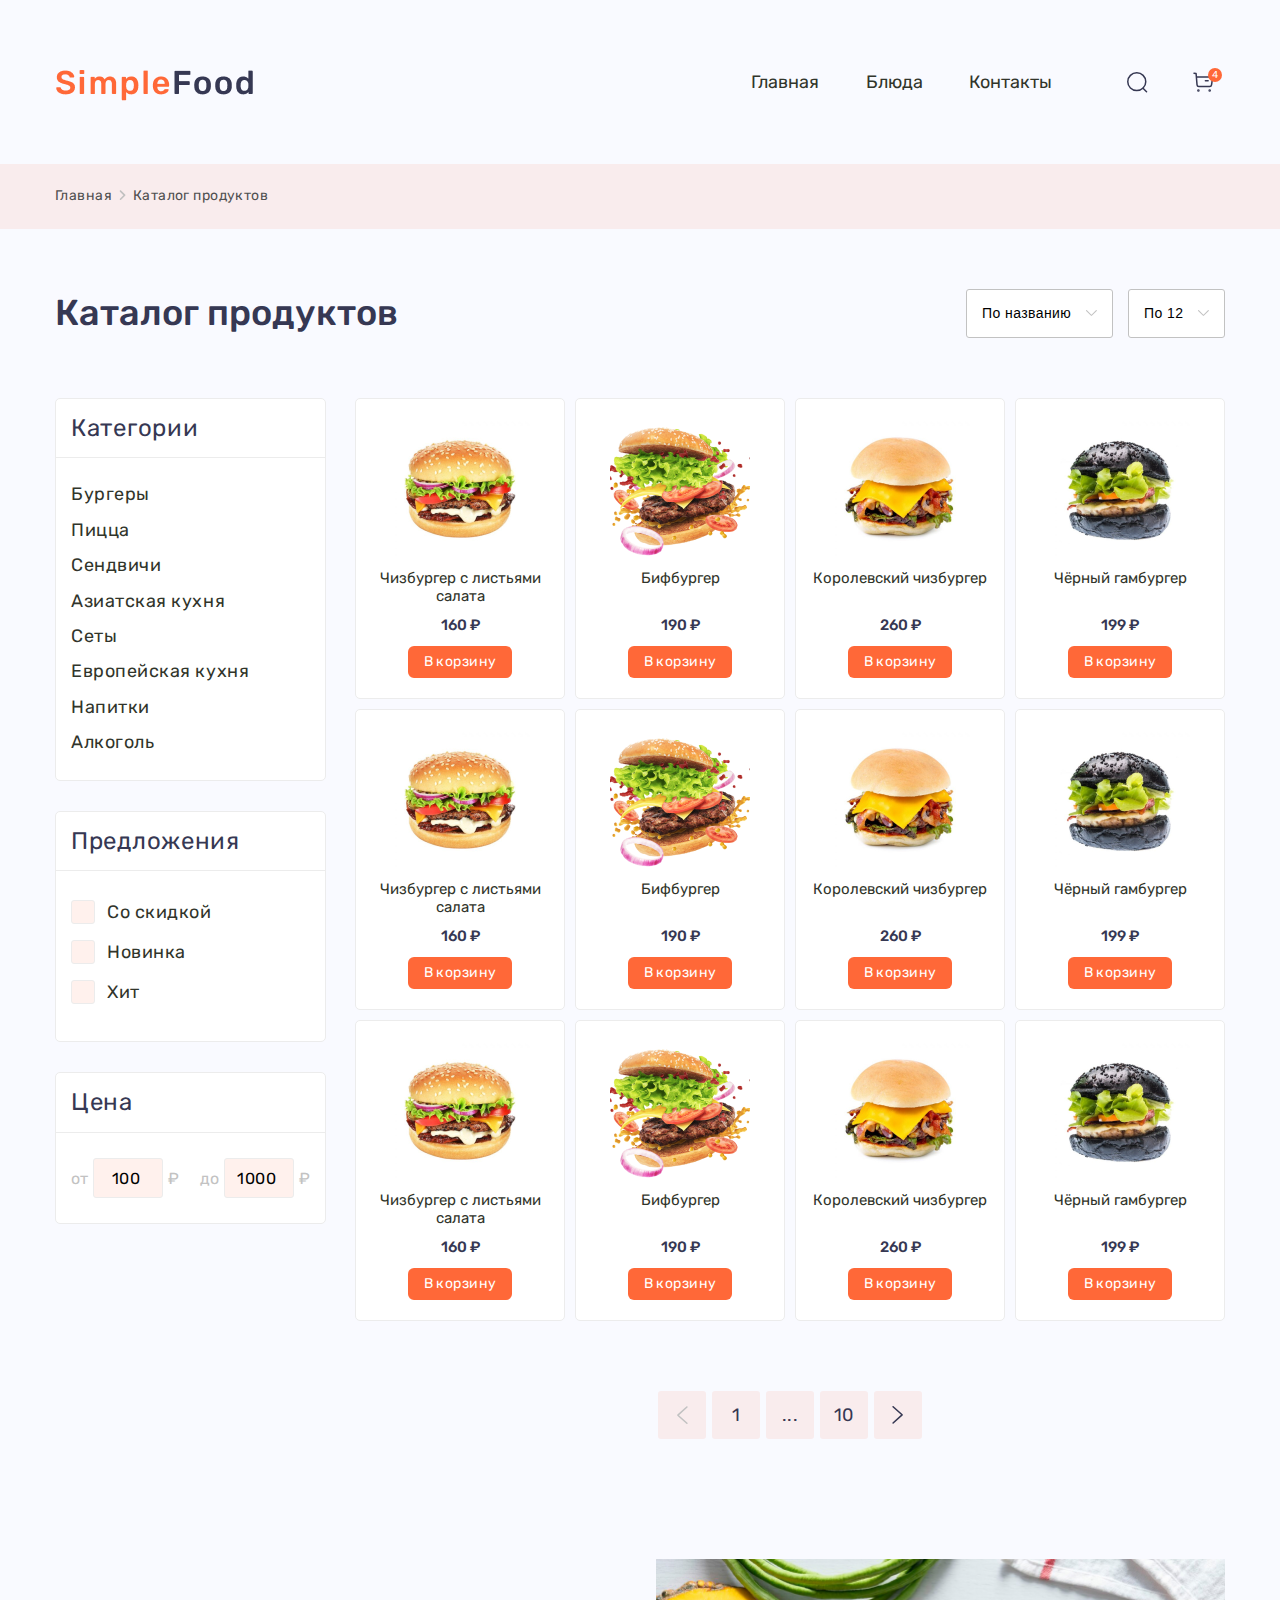
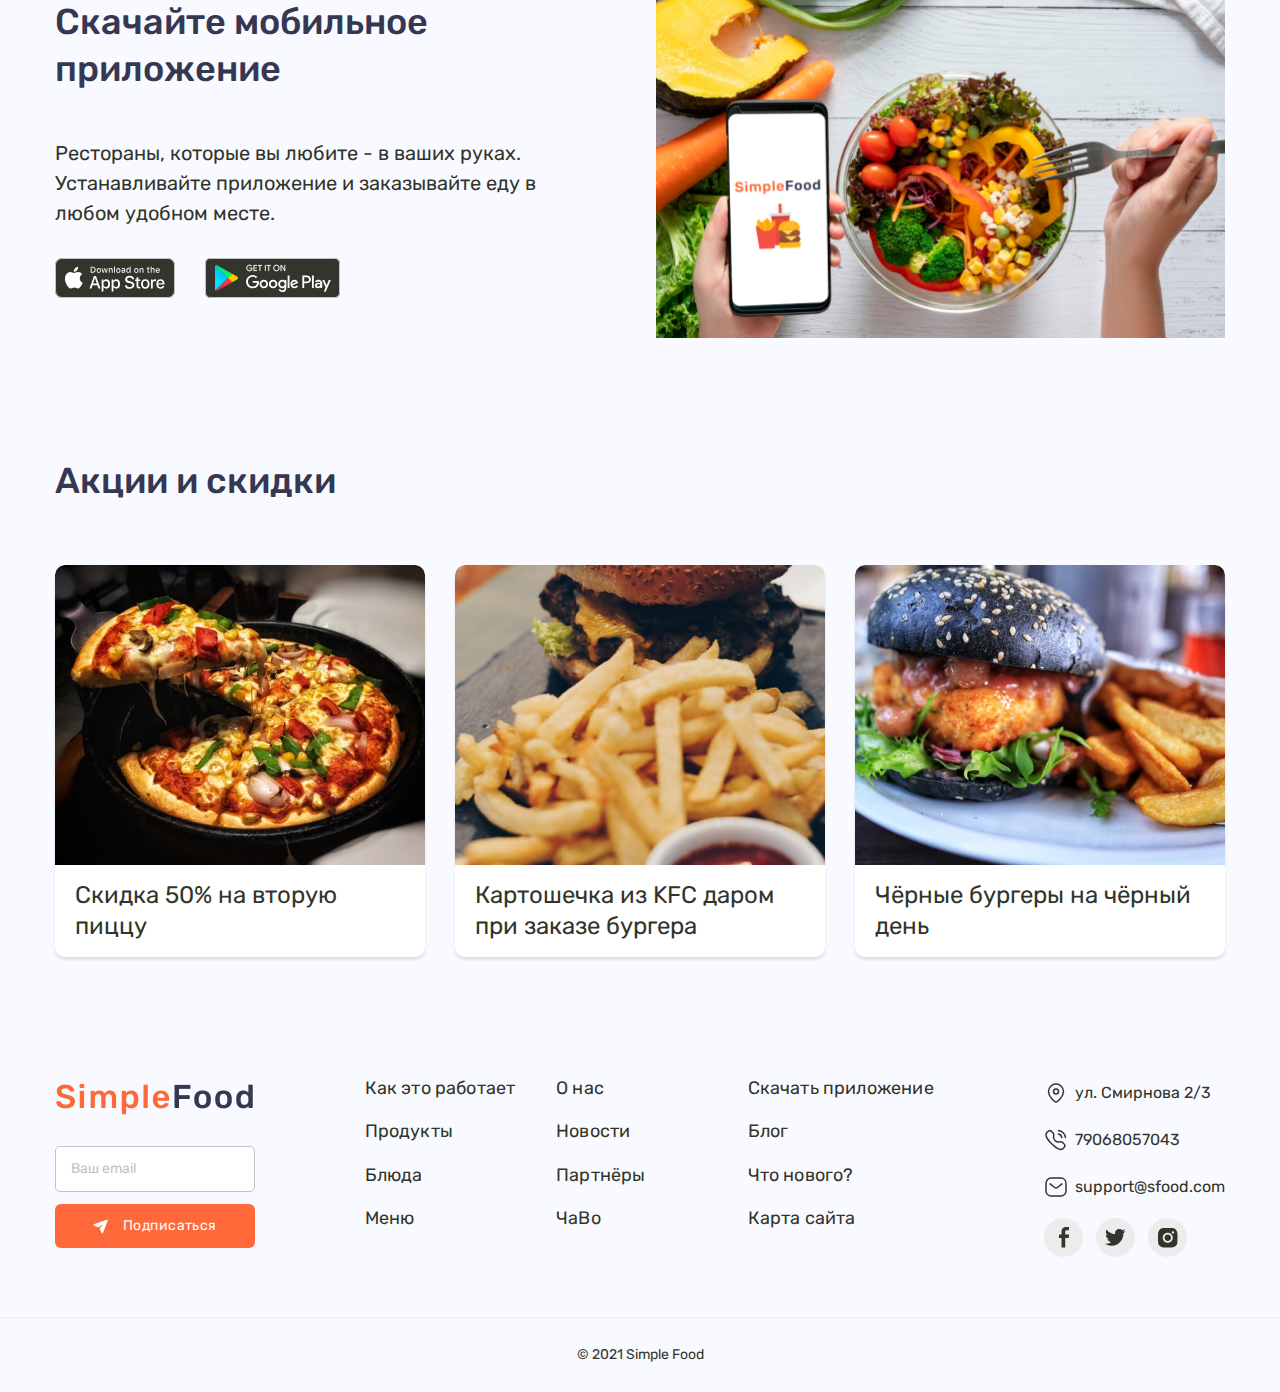
==== catalog.html @ dad43794 "Сделал адаптив на 767px" ====
<!DOCTYPE html>
<html lang="en">
<head>
    <meta charset="UTF-8">
    <meta name="viewport" content="width=device-width, initial-scale=1.0, maximum-scale=1.0, user-scalable=0">
    <title>Каталог</title>
    <link rel="apple-touch-icon" sizes="180x180" href="favicon/apple-touch-icon.png">
    <link rel="icon" type="image/png" sizes="32x32" href="favicon/favicon-32x32.png">
    <link rel="icon" type="image/png" sizes="16x16" href="favicon/favicon-16x16.png">
    <link rel="manifest" href="favicon/site.webmanifest">
    <link rel="mask-icon" href="favicon/safari-pinned-tab.svg" color="#5bbad5">
    <meta name="msapplication-TileColor" content="#da532c">
    <meta name="theme-color" content="#ffffff">
    <link rel="stylesheet" href="css/style.css">
</head>
<body>
    <header class="header">
        <div class="container header__container">
            <a href="index.html" class="header__logo logo">
                <img src="images/logo.png" alt="Логотип" width="200" height="39">
            </a>
            <nav class="header__menu menu">
                <ul class="menu__list">
                    <li class="menu__item">
                        <a href="index.html" class="menu__link">Главная</a>
                    </li>
                    <li class="menu__item">
                        <a href="catalog.html" class="menu__link">Блюда</a>
                    </li>
                    <li class="menu__item">
                        <a href="index.html" class="menu__link">Контакты</a>
                    </li>
                </ul>
            </nav>
            <div class="header__buttons">
                <div class="header__search search">
                    <input type="text" name="search" class="search__input">
                    <button class="search__button">
                        <svg width="21" height="22" viewBox="0 0 21 22" fill="none" xmlns="http://www.w3.org/2000/svg"
                            alt="иконка поиска">
                            <ellipse cx="9.76663" cy="10.6301" rx="8.98856" ry="8.88424" stroke="#363853" stroke-width="1.5"
                                stroke-linecap="round" stroke-linejoin="round" />
                            <path d="M16.0184 17.2708L19.5424 20.7448" stroke="#363853" stroke-width="1.5"
                                stroke-linecap="round" stroke-linejoin="round" />
                        </svg>
                    </button>
                </div>
                <button class="header__cart">
                    <svg width="21" height="20" viewBox="0 0 21 20" fill="none" xmlns="http://www.w3.org/2000/svg"
                        alt="иконка корзины">
                        <path
                            d="M1 1.17578L3.08 1.5316L4.04301 12.8715C4.12001 13.7976 4.90301 14.5082 5.84301 14.5053H16.752C17.649 14.5072 18.41 13.8549 18.537 12.9772L19.486 6.49532C19.592 5.77083 19.083 5.09872 18.351 4.99395C18.287 4.98505 3.414 4.98011 3.414 4.98011"
                            stroke="#363853" stroke-width="1.5" stroke-linecap="round" stroke-linejoin="round" />
                        <path d="M12.375 8.63337H15.1479" stroke="#363853" stroke-width="1.5" stroke-linecap="round"
                            stroke-linejoin="round" />
                        <path fill-rule="evenodd" clip-rule="evenodd"
                            d="M5.4043 17.9316C5.70527 17.9316 5.94824 18.1729 5.94824 18.4696C5.94824 18.7673 5.70527 19.0085 5.4043 19.0085C5.10333 19.0085 4.86035 18.7673 4.86035 18.4696C4.86035 18.1729 5.10333 17.9316 5.4043 17.9316Z"
                            stroke="#363853" stroke-width="1.5" stroke-linecap="round" stroke-linejoin="round" />
                        <path fill-rule="evenodd" clip-rule="evenodd"
                            d="M16.6846 17.9316C16.9856 17.9316 17.2296 18.1729 17.2296 18.4696C17.2296 18.7673 16.9856 19.0085 16.6846 19.0085C16.3836 19.0085 16.1406 18.7673 16.1406 18.4696C16.1406 18.1729 16.3836 17.9316 16.6846 17.9316Z"
                            stroke="#363853" stroke-width="1.5" stroke-linecap="round" stroke-linejoin="round" />
                    </svg>
                </button>
            </div>
        </div>
    </header>
    <section class="breadcrumbs">
        <div class="breadcrumbs__container container">
            <a href="index.html" class="breadcrumbs__link">Главная</a>
            <div class="breadcrumbs__sep">
                <svg width="11" height="19" viewBox="0 0 11 19" fill="none" xmlns="http://www.w3.org/2000/svg">
                    <path
                        d="M8.19676 18.0492L0.450821 10.3033C-0.150273 9.69905 -0.150273 8.72311 0.450821 8.11889L8.19676 0.372949C8.77613 -0.124317 9.63285 -0.124317 10.2122 0.372949C10.8614 0.929121 10.9372 1.90818 10.3811 2.55732L3.73512 9.20334L10.3811 15.8648C10.9822 16.469 10.9822 17.445 10.3811 18.0492C9.77691 18.6503 8.8009 18.6503 8.19676 18.0492Z"
                        fill="#C2C2C2" />
                </svg>
            </div>
            <a href="catalog.html" class="breadcrumbs__link">Каталог продуктов</a>
        </div>
    </section>
    <section class="catalog">
        <div class="catalog__container container">
            <div class="catalog__header">
                <h2 class="catalog__title">Каталог продуктов</h2>
                <button class="catalog__filter-button">
                    <svg width="32" height="36" viewBox="0 0 32 36" fill="none" xmlns="http://www.w3.org/2000/svg">
                        <g clip-path="url(#clip0_669_558)">
                            <path
                                d="M13.7804 28.1251H1.13878C0.510161 28.1251 9.68073e-07 28.6291 9.95549e-07 29.2501C1.02303e-06 29.8711 0.510218 30.3751 1.13878 30.3751H13.7803C14.3076 32.9423 16.6046 34.8751 19.3593 34.8751C22.114 34.8751 24.4108 32.9423 24.938 30.3751H30.7469C31.3755 30.3751 31.8857 29.8711 31.8857 29.2501C31.8857 28.6291 31.3755 28.1251 30.7469 28.1251H24.9383C24.411 25.5578 22.114 23.6251 19.3593 23.6251C16.6047 23.6251 14.3076 25.5578 13.7804 28.1251ZM22.7755 29.2501C22.7755 31.1142 21.2463 32.6251 19.3593 32.6251C17.4723 32.6251 15.9429 31.1142 15.9429 29.2501C15.9429 27.3859 17.4723 25.8751 19.3593 25.8751C21.2463 25.8751 22.7755 27.3859 22.7755 29.2501ZM2.39261 16.875H1.13878C0.510161 16.875 4.70298e-07 17.3791 4.97775e-07 18C5.25251e-07 18.621 0.510161 19.125 1.13878 19.125H2.39255C2.9198 21.6923 5.21671 23.6251 7.97145 23.6251C10.7262 23.6251 13.023 21.6923 13.5503 19.125H30.7469C31.3755 19.125 31.8857 18.621 31.8857 18C31.8857 17.379 31.3755 16.875 30.7469 16.875H13.5503C13.0231 14.3078 10.7262 12.375 7.9715 12.375C5.21682 12.375 2.91984 14.3078 2.39261 16.875ZM11.3878 18C11.3878 19.8642 9.8584 21.375 7.97145 21.375C6.08448 21.375 4.5551 19.8642 4.5551 18C4.5551 16.1359 6.08448 14.625 7.97145 14.625C9.8584 14.625 11.3878 16.1359 11.3878 18ZM18.3355 5.62502H1.13878C0.510161 5.62502 -2.74764e-08 6.12906 0 6.75001C2.74741e-08 7.37097 0.510161 7.87501 1.13878 7.87501H18.3355C18.8627 10.4423 21.1597 12.375 23.9143 12.375C26.669 12.375 28.9659 10.4423 29.4931 7.87501H30.7469C31.3755 7.87501 31.8857 7.37097 31.8857 6.75001C31.8857 6.12906 31.3755 5.62502 30.7469 5.62502H29.4931C28.9659 3.05774 26.669 1.125 23.9143 1.125C21.1597 1.125 18.8628 3.05774 18.3355 5.62502ZM27.3306 6.75001C27.3306 8.61414 25.8012 10.125 23.9143 10.125C22.0274 10.125 20.498 8.61414 20.498 6.75001C20.498 4.88587 22.0274 3.37499 23.9143 3.37499C25.8012 3.37499 27.3306 4.88587 27.3306 6.75001Z"
                                fill="#FF6838" />
                        </g>
                        <defs>
                            <clipPath id="clip0_669_558">
                                <rect width="31.8857" height="36" fill="white" />
                            </clipPath>
                        </defs>
                    </svg>
                </button>
                <select name="sort" class="catalog__filter filter">
                    <option value="name">По названию</option>
                    <option value="price">По цене</option>
                </select>
                <select name="amount-per-page" class="catalog__filter filter">
                    <option value="12">По 12</option>
                    <option value="16">По 16</option>
                </select>
            </div>
            <div class="catalog__body">
                <div class="catalog__sidebar">
                    <div class="catalog__categories">
                        <h3 class="catalog__side-title">Категории</h3>
                        <ul class="catalog__list">
                            <li class="catalog__link">
                                <a href="#">Бургеры</a>
                            </li>
                            <li class="catalog__link">
                                <a href="#">Пицца</a>
                            </li>
                            <li class="catalog__link">
                                <a href="#">Сендвичи</a>
                            </li>
                            <li class="catalog__link">
                                <a href="#">Азиатская кухня</a>
                            </li>
                            <li class="catalog__link">
                                <a href="#">Сеты</a>
                            </li>
                            <li class="catalog__link">
                                <a href="#">Европейская кухня</a>
                            </li>
                            <li class="catalog__link">
                                <a href="#">Напитки</a>
                            </li>
                            <li class="catalog__link">
                                <a href="#">Алкоголь</a>
                            </li>
                        </ul>
                    </div>
                    <div class="catalog__offers">
                        <h3 class="catalog__side-title">Предложения</h3>
                        <div class="catalog__checkboxes">
                            <div class="catalog__checkbox checkbox">
                                <label class="checkbox__label">
                                    <input class="checkbox__input" type="checkbox" name="sale">
                                    <span class="checkbox__fake"></span>
                                    <span class="checkbox__text">Со скидкой</span>
                                </label>
                            </div>
                            <div class="catalog__checkbox checkbox">
                                <label class="checkbox__label">
                                    <input class="checkbox__input" type="checkbox" name="new">
                                    <span class="checkbox__fake"></span>
                                    <span class="checkbox__text">Новинка</span>
                                </label>
                            </div>
                            <div class="catalog__checkbox checkbox">
                                <label class="checkbox__label">
                                    <input class="checkbox__input" type="checkbox" name="hit">
                                    <span class="checkbox__fake"></span>
                                    <span class="checkbox__text">Хит</span>
                                </label>
                            </div>
                        </div>
                    </div>
                    <div class="catalog__price">
                        <h3 class="catalog__side-title">Цена</h3>
                        <div class="catalog__price-select">
                            <div class="catalog__input">
                                <span>от</span>
                                <input type="number" name="min-price" value=100>
                                <span>₽</span>
                            </div>
                            <div class="catalog__input">
                                <span>до</span>
                                <input type="number" name="max-price" value=1000>
                                <span>₽</span>
                            </div>
                        </div>
                    </div>
                </div>
                <div class="catalog__main">
                    <div class="catalog__product-list">
                        <a href="product-page.html" class="catalog__product-card product-card">
                            <img src="images/cheeseburger.jpg"
                                alt="Бургер с двумя котлетами, кусочками помидора, 
                                                                            ломтиком сыра, листом салата и красным луком на булочке с кунжутом"
                                class="product-card__image" width="140" height="140">
                            <h3 class="product-card__title">Чизбургер с листьями салата</h3>
                            <p class="product-card__price">160 <span>₽</span></p>
                            <button class="product-card__button button">В корзину</button>
                        </a>
                        <a href="product-page.html" class="catalog__product-card product-card">
                            <img src="images/beefburger.jpg" alt="Бургер с большой котлетой, кусочками помидора, 
                                                                            ломтиком сыра, листом салата, красным луком и 
                                                                            горчичным соусом на булочке с кунжутом"
                                class="product-card__image" width="140" height="140">
                            <h3 class="product-card__title">Бифбургер</h3>
                            <p class="product-card__price">190 <span>₽</span></p>
                            <button class="product-card__button button">В корзину</button>
                        </a>
                        <a href="product-page.html" class="catalog__product-card product-card">
                            <img src="images/king-cheeseburger.jpg" alt="Бургер с котлетой, сыром, листом салата, беконом 
                                                                            и соусом барбекю на мягкой булочке" class="product-card__image"
                                width="140" height="140">
                            <h3 class="product-card__title">Королевский чизбургер</h3>
                            <p class="product-card__price">260 <span>₽</span></p>
                            <button class="product-card__button button">В корзину</button>
                        </a>
                        <a href="product-page.html" class="catalog__product-card product-card">
                            <img src="images/black-hamburger.jpg" alt="Бургер с сырной котлетой, помидором, 
                                                                            листьями салата и беконом на чёрной булочке"
                                class="product-card__image" width="140" height="140">
                            <h3 class="product-card__title">Чёрный гамбургер</h3>
                            <p class="product-card__price">199 <span>₽</span></p>
                            <button class="product-card__button button">В корзину</button>
                        </a>
                        <a href="product-page.html" class="catalog__product-card product-card">
                            <img src="images/cheeseburger.jpg"
                                alt="Бургер с двумя котлетами, кусочками помидора, 
                                                                            ломтиком сыра, листом салата и красным луком на булочке с кунжутом"
                                class="product-card__image" width="140" height="140">
                            <h3 class="product-card__title">Чизбургер с листьями салата</h3>
                            <p class="product-card__price">160 <span>₽</span></p>
                            <button class="product-card__button button">В корзину</button>
                        </a>
                        <a href="product-page.html" class="catalog__product-card product-card">
                            <img src="images/beefburger.jpg" alt="Бургер с большой котлетой, кусочками помидора, 
                                                                            ломтиком сыра, листом салата, красным луком и 
                                                                            горчичным соусом на булочке с кунжутом"
                                class="product-card__image" width="140" height="140">
                            <h3 class="product-card__title">Бифбургер</h3>
                            <p class="product-card__price">190 <span>₽</span></p>
                            <button class="product-card__button button">В корзину</button>
                        </a>
                        <a href="product-page.html" class="catalog__product-card product-card">
                            <img src="images/king-cheeseburger.jpg" alt="Бургер с котлетой, сыром, листом салата, беконом 
                                                                            и соусом барбекю на мягкой булочке" class="product-card__image"
                                width="140" height="140">
                            <h3 class="product-card__title">Королевский чизбургер</h3>
                            <p class="product-card__price">260 <span>₽</span></p>
                            <button class="product-card__button button">В корзину</button>
                        </a>
                        <a href="product-page.html" class="catalog__product-card product-card">
                            <img src="images/black-hamburger.jpg" alt="Бургер с сырной котлетой, помидором, 
                                                                            листьями салата и беконом на чёрной булочке"
                                class="product-card__image" width="140" height="140">
                            <h3 class="product-card__title">Чёрный гамбургер</h3>
                            <p class="product-card__price">199 <span>₽</span></p>
                            <button class="product-card__button button">В корзину</button>
                        </a>
                        <a href="product-page.html" class="catalog__product-card product-card">
                            <img src="images/cheeseburger.jpg"
                                alt="Бургер с двумя котлетами, кусочками помидора, 
                                                                            ломтиком сыра, листом салата и красным луком на булочке с кунжутом"
                                class="product-card__image" width="140" height="140">
                            <h3 class="product-card__title">Чизбургер с листьями салата</h3>
                            <p class="product-card__price">160 <span>₽</span></p>
                            <button class="product-card__button button">В корзину</button>
                        </a>
                        <a href="product-page.html" class="catalog__product-card product-card">
                            <img src="images/beefburger.jpg" alt="Бургер с большой котлетой, кусочками помидора, 
                                                                            ломтиком сыра, листом салата, красным луком и 
                                                                            горчичным соусом на булочке с кунжутом"
                                class="product-card__image" width="140" height="140">
                            <h3 class="product-card__title">Бифбургер</h3>
                            <p class="product-card__price">190 <span>₽</span></p>
                            <button class="product-card__button button">В корзину</button>
                        </a>
                        <a href="product-page.html" class="catalog__product-card product-card">
                            <img src="images/king-cheeseburger.jpg" alt="Бургер с котлетой, сыром, листом салата, беконом 
                                                                            и соусом барбекю на мягкой булочке" class="product-card__image"
                                width="140" height="140">
                            <h3 class="product-card__title">Королевский чизбургер</h3>
                            <p class="product-card__price">260 <span>₽</span></p>
                            <button class="product-card__button button">В корзину</button>
                        </a>
                        <a href="product-page.html" class="catalog__product-card product-card">
                            <img src="images/black-hamburger.jpg" alt="Бургер с сырной котлетой, помидором, 
                                                                            листьями салата и беконом на чёрной булочке"
                                class="product-card__image" width="140" height="140">
                            <h3 class="product-card__title">Чёрный гамбургер</h3>
                            <p class="product-card__price">199 <span>₽</span></p>
                            <button class="product-card__button button">В корзину</button>
                        </a>
                    </div>
                    <div class="catalog__pagination pagination">
                        <button class="pagination__button pagination__button_prev" disabled>
                            <svg width="19" height="32" viewBox="0 0 19 32" fill="none" xmlns="http://www.w3.org/2000/svg">
                                <path
                                    d="M0.384665 15.2262L16.398 0.839919C16.9234 0.324519 17.7756 0.324519 18.3011 0.839919C18.8266 1.35528 18.8266 2.19151 18.3011 2.70691L3.25336 16.2267L18.2998 29.7465C18.8253 30.2619 18.8253 31.0981 18.2998 31.6135C17.7743 32.1288 16.9221 32.1288 16.3967 31.6135L0.38333 17.2273C0.103261 16.9525 -0.0168143 16.5883 0.00189296 16.228C-0.0155212 15.8665 0.104514 15.5023 0.384665 15.2262Z"
                                    fill="#363853" />
                            </svg>
                        </button>
                        <div class="pagination__pages">
                            <button class="pagination__page">1</button>
                            <button class="pagination__page">...</button>
                            <button class="pagination__page">10</button>
                        </div>
                        <button class="pagination__button pagination__button_next">
                            <svg width="19" height="32" viewBox="0 0 19 32" fill="none" xmlns="http://www.w3.org/2000/svg">
                                <path
                                    d="M0.384665 15.2262L16.398 0.839919C16.9234 0.324519 17.7756 0.324519 18.3011 0.839919C18.8266 1.35528 18.8266 2.19151 18.3011 2.70691L3.25336 16.2267L18.2998 29.7465C18.8253 30.2619 18.8253 31.0981 18.2998 31.6135C17.7743 32.1288 16.9221 32.1288 16.3967 31.6135L0.38333 17.2273C0.103261 16.9525 -0.0168143 16.5883 0.00189296 16.228C-0.0155212 15.8665 0.104514 15.5023 0.384665 15.2262Z"
                                    fill="#363853" />
                            </svg>
                        </button>
                    </div>
                </div>
            </div>
        </div>
    </section>
    <section class="app">
        <div class="container app__container">
            <div class="app__wrapper">
                <h2 class="app__title">Скачайте мобильное приложение</h2>
                <p class="app__text">
                    Рестораны, которые вы любите - в ваших руках.
                    Устанавливайте приложение и заказывайте еду в любом удобном месте.
                </p>
                <div class="app__buttons">
                    <a href="#" class="app__button app__button_appstore">
                        <img src="./images/appstore.svg" alt="скачать в App Store">
                    </a>
                    <a href="#" class="app__button app__button_googleplay">
                        <img src="./images/googleplay.svg" alt="скачать в Google Play">
                    </a>
                </div>
            </div>
            <div class="app__overlay"></div>
        </div>
    </section>
    <section class="promo">
        <div class="promo__container container">
            <h2 class="promo__title">Акции и скидки</h2>
            <div class="promo__cards">
                <a href="#" class="promo__promo-card promo-card">
                    <img src="./images/restaurant-1.jpg" alt="пицца на подносе" class="promo-card__image">
                    <p class="promo-card__text">Скидка 50% на вторую пиццу</p>
                </a>
                <a href="#"  class="promo__promo-card promo-card">
                    <img src="./images/restaurant-5.jpg" alt="бургер, картофель фри и кетчуп" class="promo-card__image">
                    <p class="promo-card__text">Картошечка из KFC даром при заказе бургера</p>
                </a>
                <a href="#"  class="promo__promo-card promo-card">
                    <img src="./images/restaurant-6.jpg" alt="чёрный бургер с сырной 
                            котлетой и картофель по-деревенски" class="promo-card__image">
                    <p class="promo-card__text">Чёрные бургеры на чёрный день</p>
                </a>
            </div>
        </div>
    </section>
    <footer class="footer">
        <div class="container footer__container">
            <div class="footer__subscribe">
                <a href="index.html" class="footer__logo logo">
                    <img src="images/logo.png" alt="Логотип" width="200" height="39">
                </a>
                <form action="#" class="footer__newsletter">
                    <input type="email" class="footer__input" name="user-email" placeholder="Ваш email">
                    <button class="footer__button button" type="submit" name="subscribe-button">
                        <svg width="15" height="15" viewBox="0 0 15 15" fill="none" xmlns="http://www.w3.org/2000/svg">
                            <path
                                d="M9.31798 14.3001C9.05865 14.3001 8.81928 14.1616 8.70234 13.9406L6.66076 10.0822C6.54864 9.87034 6.5679 9.61684 6.71028 9.42119L10.0058 5.20009L5.53816 8.31359C5.33112 8.44879 5.06285 8.46569 4.83861 8.36039L0.756133 6.43184C0.511253 6.31549 0.361987 6.07304 0.37712 5.81434C0.391565 5.55564 0.568346 5.32944 0.825607 5.24039L13.895 0.690388C14.1461 0.603938 14.4288 0.660488 14.6193 0.840538C14.8092 1.01929 14.8711 1.28709 14.7782 1.52499L9.96319 13.875C9.86827 14.1181 9.62958 14.2851 9.35581 14.2988C9.34343 14.2994 9.33036 14.3001 9.31798 14.3001Z"
                                fill="white" />
                        </svg>
                        <span>Подписаться</span>
                    </button>
                </form>
            </div>
            <ul class="footer__menu">
                <li class="footer__link">
                    <a href="#">Как это работает</a>
                </li>
                <li class="footer__link">
                    <a href="#">О нас</a>
                </li>
                <li class="footer__link">
                    <a href="#">Скачать приложение</a>
                </li>
                <li class="footer__link">
                    <a href="#">Продукты</a>
                </li>
                <li class="footer__link">
                    <a href="#">Новости</a>
                </li>
                <li class="footer__link">
                    <a href="#">Блог</a>
                </li>
                <li class="footer__link">
                    <a href="#">Блюда</a>
                </li>
                <li class="footer__link">
                    <a href="#">Партнёры</a>
                </li>
                <li class="footer__link">
                    <a href="#">Что нового?</a>
                </li>
                <li class="footer__link">
                    <a href="#">Меню</a>
                </li>
                <li class="footer__link">
                    <a href="#">ЧаВо</a>
                </li>
                <li class="footer__link">
                    <a href="#">Карта сайта</a>
                </li>
            </ul>
            <address class="footer__info">
                <div class="footer__contact-link">
                    <img src="./images/location.svg" alt="местоположение">
                    <a href="https://yandex.ru">ул. Смирнова 2/3</a>
                </div>
                <div class="footer__contact-link">
                    <img src="./images/phone.svg" alt="телефон">
                    <a href="tel:+79068057043">79068057043</a>
                </div>
                <div class="footer__contact-link">
                    <img src="./images/mail.svg" alt="электронная почта">
                    <a href="mailto:support@sfood.com">support@sfood.com</a>
                </div>
                <div class="footer__socials">
                    <a href="#" class="footer__social">
                        <svg width="10" height="21" viewBox="0 0 10 21" fill="none" xmlns="http://www.w3.org/2000/svg">
                            <path
                                d="M2.54678 20.5263V10.8948H0V7.42695H2.54678V4.46499C2.54678 2.13745 4.05118 0 7.51762 0C8.92113 0 9.95896 0.13455 9.95896 0.13455L9.87718 3.3729C9.87718 3.3729 8.81876 3.3626 7.66377 3.3626C6.41371 3.3626 6.21344 3.93867 6.21344 4.89481V7.42695H9.97655L9.81281 10.8948H6.21344V20.5263H2.54678Z"
                                fill="#31352B" />
                        </svg>
                    </a>
                    <a href="https://t.me" class="footer__social">
                        <svg width="21" height="17" viewBox="0 0 21 17" fill="none" xmlns="http://www.w3.org/2000/svg">
                            <path
                                d="M20.5263 1.98086C19.7715 2.30648 18.95 2.54082 18.1039 2.6321C18.9824 2.11021 19.6402 1.28571 19.954 0.313295C19.1297 0.80367 18.2266 1.14753 17.2849 1.32962C16.8913 0.908848 16.4153 0.573641 15.8865 0.344888C15.3577 0.116135 14.7874 -0.00126247 14.2113 1.02382e-05C11.8802 1.02382e-05 10.0054 1.88959 10.0054 4.20839C10.0054 4.534 10.0448 4.85962 10.109 5.17291C6.61845 4.99036 3.50534 3.3228 1.43568 0.769655C1.05857 1.41378 0.86095 2.14718 0.863383 2.89358C0.863383 4.35393 1.60589 5.6416 2.73816 6.39891C2.0709 6.37263 1.41926 6.18923 0.836248 5.86362V5.91542C0.836248 7.9604 2.2818 9.6551 4.20838 10.0449C3.84664 10.1388 3.47452 10.1869 3.10078 10.1879C2.82696 10.1879 2.56795 10.1608 2.30647 10.1238C2.8393 11.7914 4.39092 13.0026 6.23856 13.042C4.79301 14.1743 2.98237 14.8403 1.01633 14.8403C0.663572 14.8403 0.337953 14.828 0 14.7885C1.86491 15.9849 4.07763 16.6756 6.46057 16.6756C14.1965 16.6756 18.4295 10.2669 18.4295 4.70422C18.4295 4.52167 18.4295 4.33913 18.4172 4.15658C19.2362 3.55715 19.954 2.81464 20.5263 1.98086Z"
                                fill="#31352B" />
                        </svg>
                    </a>
                    <a href="https://vk.com" class="footer__social">
                        <svg width="20" height="20" viewBox="0 0 20 20" fill="none" xmlns="http://www.w3.org/2000/svg">
                            <path
                                d="M9.74756 6.49862C7.95723 6.49862 6.49618 7.95967 6.49618 9.75C6.49618 11.5403 7.95723 13.0014 9.74756 13.0014C11.5379 13.0014 12.9989 11.5403 12.9989 9.75C12.9989 7.95967 11.5379 6.49862 9.74756 6.49862ZM19.4993 9.75C19.4993 8.40359 19.5115 7.06938 19.4359 5.72541C19.3602 4.16435 19.0041 2.77891 17.8626 1.63739C16.7186 0.493433 15.3356 0.139757 13.7746 0.0641433C12.4282 -0.0114703 11.094 0.00072551 9.75 0.00072551C8.40359 0.00072551 7.06938 -0.0114703 5.72541 0.0641433C4.16435 0.139757 2.77892 0.495872 1.63739 1.63739C0.493433 2.78135 0.139757 4.16435 0.0641433 5.72541C-0.0114703 7.07182 0.00072551 8.40603 0.00072551 9.75C0.00072551 11.094 -0.0114703 12.4306 0.0641433 13.7746C0.139757 15.3356 0.495873 16.7211 1.63739 17.8626C2.78135 19.0066 4.16435 19.3602 5.72541 19.4359C7.07182 19.5115 8.40603 19.4993 9.75 19.4993C11.0964 19.4993 12.4306 19.5115 13.7746 19.4359C15.3356 19.3602 16.7211 19.0041 17.8626 17.8626C19.0066 16.7186 19.3602 15.3356 19.4359 13.7746C19.5139 12.4306 19.4993 11.0964 19.4993 9.75ZM9.74756 14.7527C6.97913 14.7527 4.74487 12.5184 4.74487 9.75C4.74487 6.98157 6.97913 4.74731 9.74756 4.74731C12.516 4.74731 14.7503 6.98157 14.7503 9.75C14.7503 12.5184 12.516 14.7527 9.74756 14.7527ZM14.9551 5.71077C14.3088 5.71077 13.7868 5.18879 13.7868 4.54242C13.7868 3.89604 14.3088 3.37407 14.9551 3.37407C15.6015 3.37407 16.1235 3.89604 16.1235 4.54242C16.1237 4.6959 16.0936 4.84792 16.035 4.98976C15.9763 5.13159 15.8903 5.26047 15.7817 5.369C15.6732 5.47753 15.5443 5.56358 15.4025 5.62223C15.2606 5.68087 15.1086 5.71096 14.9551 5.71077Z"
                                fill="#31352B" />
                        </svg>
                    </a>
                </div>
            </address>
        </div>
    </footer>
    <section class="copyright">
        <p>© 2021 Simple Food</p>
    </section>
</body>
</html>
---- css/style.css ----
@import url("https://fonts.googleapis.com/css2?family=Rubik:wght@300;400;500;600&display=swap");
* {
  padding: 0;
  margin: 0;
  border: 0;
}

*, *:before, *:after {
  box-sizing: border-box;
}

:focus, :active {
  outline: none;
}

a:focus, a:active {
  outline: none;
}

nav, footer, header, aside {
  display: block;
}

html, body {
  height: 100%;
  width: 100%;
  font-size: 100%;
  line-height: 1;
  font-size: 14px;
  -ms-text-size-adjust: 100%;
  -moz-text-size-adjust: 100%;
  -webkit-text-size-adjust: 100%;
}

input, button, textarea {
  font-family: inherit;
}

input::-ms-clear {
  display: none;
}

button {
  cursor: pointer;
}

button::-moz-focus-inner {
  padding: 0;
  border: 0;
}

a, a:visited {
  text-decoration: none;
}

a:hover {
  text-decoration: none;
}

ul li {
  list-style: none;
}

img {
  vertical-align: top;
}

h1, h2, h3, h4, h5, h6 {
  font-size: inherit;
  font-weight: 400;
}

body {
  font-family: 'Rubik', sans-serif;
  font-weight: 400;
  color: #31352b;
  background-color: #f9faff;
}

.container {
  width: 1170px;
  margin: auto;
}

.header {
  padding: 60px 0;
}

.header__container {
  display: flex;
  align-items: center;
}

.header__menu {
  margin: 0px 63px 0px auto;
}

.header__buttons {
  display: flex;
  align-items: center;
}

.header__cart {
  margin-left: 22px;
  width: 44px;
  height: 44px;
  border-radius: 5px;
  display: flex;
  align-items: center;
  justify-content: center;
  background-color: transparent;
  position: relative;
}

.header__cart:after {
  content: '4';
  position: absolute;
  top: 8px;
  right: 3px;
  width: 14px;
  height: 14px;
  display: flex;
  align-items: center;
  justify-content: center;
  border-radius: 50%;
  background-color: #FF6838;
  color: #ffffff;
  font-size: 10px;
  line-height: 10px;
}

.header__cart:focus {
  background-color: rgba(255, 122, 80, 0.1);
  box-shadow: 0px 0px 0px 2px #FF7A50;
}

.header__cart:hover {
  background-color: #FF7A50;
}

.header__cart:hover path {
  stroke: #ffffff;
}

.header__cart:hover:after {
  background-color: #ffffff;
  color: #FF7A50;
}

.header__cart:active {
  background-color: rgba(255, 122, 80, 0.1);
  box-shadow: none;
}

.header__cart:active path {
  stroke: #363853;
}

.header__cart:active:after {
  background-color: #FF6838;
  color: #ffffff;
}

.header__menu-button {
  background-color: transparent;
  margin-left: 35px;
  display: none;
}

.logo {
  border-radius: 5px;
}

.logo:focus {
  outline: 2px solid #FF7A50;
}

.logo:hover {
  outline: none;
  opacity: 0.8;
}

.logo:active {
  outline: none;
  opacity: 0.5;
}

.menu {
  width: 301px;
}

.menu__list {
  display: flex;
  align-items: center;
  justify-content: space-between;
}

.menu__item {
  font-size: 18px;
  line-height: 21px;
  border-radius: 5px;
}

.menu__link {
  color: #31352b;
  border-radius: 5px;
}

.menu__link:focus {
  outline: 2px solid #FF7A50;
}

.menu__link:hover {
  color: #FF6838;
  outline: none;
}

.menu__link:active {
  text-shadow: 2px 2px 5px rgba(49, 53, 43, 0.5);
  outline: none;
  color: #31352b;
}

.search__input {
  display: none;
}

.search__button {
  width: 44px;
  height: 44px;
  display: flex;
  align-items: center;
  justify-content: center;
  border-radius: 5px;
  background-color: transparent;
}

.search__button:focus {
  background-color: rgba(255, 122, 80, 0.1);
  outline: 2px solid #FF7A50;
}

.search__button:hover {
  background-color: #FF7A50;
}

.search__button:hover ellipse, .search__button:hover path {
  stroke: #ffffff;
}

.search__button:active {
  background-color: rgba(255, 122, 80, 0.1);
  outline: none;
}

.search__button:active ellipse, .search__button:active path {
  stroke: #363853;
}

.button {
  display: inline-block;
  background-color: #FF6838;
  padding: 12px 32px;
  border-radius: 6px;
  color: #ffffff;
  font-size: 18px;
  line-height: 130%;
  letter-spacing: 0.03em;
}

.button:focus {
  background-color: rgba(255, 122, 80, 0.1);
  outline: 2px solid #FF7A50;
  color: #FF6838;
}

.button:hover {
  background-color: #ffffff;
  outline: 2px solid #FF7A50;
  color: #FF6838;
}

.button:active {
  background-color: rgba(255, 122, 80, 0.1);
  outline: none;
  color: #FF6838;
}

.more-button {
  font-size: 20px;
  line-height: 150%;
  color: #363853;
  border-radius: 5px;
  display: block;
}

.more-button:focus {
  color: #363853;
  outline: 2px solid #FF7A50;
}

.more-button:hover {
  color: #FF6838;
  outline: none;
}

.more-button:active {
  text-shadow: 2px 2px 5px #363853;
  outline: none;
  color: #363853;
}

.product-card {
  width: 210px;
  min-height: 300px;
  padding: 20px 15px;
  background-color: #ffffff;
  text-align: center;
  display: flex;
  flex-direction: column;
  align-items: center;
  border-radius: 5px;
  border: 1px solid #ececec;
}

.product-card__image {
  margin-bottom: 10px;
}

.product-card__title {
  margin-bottom: auto;
  font-size: 15px;
  line-height: 18px;
  color: #31352b;
}

.product-card__price {
  margin: 10px 0px 10px;
  font-weight: 500;
  color: #363853;
  font-size: 15px;
  line-height: 140%;
}

.product-card__button {
  font-size: 14px;
  line-height: 130%;
  padding: 7px 16px;
}

.product-card:hover {
  border: 1px solid #FF6838;
}

.app {
  margin-bottom: 120px;
}

.app__container {
  padding: 40px 0;
  background: url("../images/app-bg.jpg") center right no-repeat;
  background-size: contain;
  position: relative;
}

.app__wrapper {
  width: 540px;
  position: relative;
  z-index: 2;
}

.app__overlay {
  position: absolute;
  top: 0;
  left: 0;
  width: 100%;
  height: 100%;
  background-color: #f9faff;
  opacity: 0.85;
  z-index: 1;
  display: none;
}

.app__title {
  font-weight: 500;
  font-size: 36px;
  line-height: 130%;
  color: #363853;
  margin-bottom: 45px;
}

.app__text {
  font-size: 20px;
  line-height: 150%;
  margin-bottom: 30px;
}

.app__buttons {
  display: flex;
  align-items: center;
}

.app__button {
  margin-right: 30px;
  background-color: transparent;
  border-radius: 5px;
  overflow: hidden;
}

.app__button:last-child {
  margin: 0;
}

.app__button img {
  height: 40px;
}

.app__button_appstore {
  border-radius: 7px;
}

.app__button:focus {
  outline: 1px solid #FF6838;
}

.footer {
  padding-bottom: 60px;
  border-bottom: 1px solid #ececec;
}

.footer__container {
  display: flex;
  align-items: flex-start;
  justify-content: space-between;
}

.footer__subscribe {
  width: 200px;
}

.footer__logo {
  display: block;
  margin-bottom: 30px;
}

.footer__input {
  width: 100%;
  padding: 13px 15px;
  border-radius: 5px;
  border: 1px solid #c2c2c2;
  font-size: 14px;
  line-height: 130%;
  margin-bottom: 12px;
}

.footer__input::placeholder {
  color: #c2c2c2;
}

.footer__input:focus {
  outline: 2px solid #FF6838;
}

.footer__input:hover::placeholder {
  color: #363853;
}

.footer__button {
  display: flex;
  align-items: center;
  padding: 13px 38px;
  font-size: 14px;
  line-height: 130%;
}

.footer__button svg {
  margin-right: 15px;
}

.footer__button:hover path, .footer__button:focus path, .footer__button:active path {
  fill: #FF6838;
}

.footer__menu {
  display: flex;
  align-items: center;
  justify-content: space-between;
  flex-wrap: wrap;
  width: 570px;
}

.footer__link {
  font-size: 18px;
  line-height: 130%;
  letter-spacing: 0.01em;
  width: 187px;
  margin-bottom: 20px;
}

.footer__link a {
  color: #31352b;
  border-radius: 5px;
}

.footer__link a:focus {
  outline: 2px solid #FF7A50;
}

.footer__link a:hover {
  color: #FF6838;
  outline: none;
}

.footer__link a:active {
  text-shadow: 2px 2px 5px rgba(49, 53, 43, 0.5);
  outline: none;
  color: #31352b;
}

.footer__info {
  font-size: 16px;
  line-height: 32px;
  height: 180px;
  font-style: normal;
  display: flex;
  flex-direction: column;
  justify-content: space-between;
}

.footer__contact-link {
  display: flex;
  align-items: center;
}

.footer__contact-link a {
  color: #31352b;
  margin-left: 7px;
  border-radius: 5px;
}

.footer__contact-link a:focus {
  outline: 2px solid #FF7A50;
}

.footer__contact-link a:hover {
  color: #FF6838;
  outline: none;
}

.footer__contact-link a:active {
  text-shadow: 2px 2px 5px rgba(49, 53, 43, 0.5);
  outline: none;
  color: #31352b;
}

.footer__socials {
  display: flex;
  align-items: center;
}

.footer__social {
  margin-right: 13px;
  width: 39px;
  height: 39px;
  background-color: #ececec;
  border-radius: 50%;
  display: flex;
  align-items: center;
  justify-content: center;
}

.footer__social:last-child {
  margin-right: none;
}

.footer__social:focus {
  outline: 2px solid #FF7A50;
  background-color: rgba(255, 122, 80, 0.1);
}

.footer__social:hover {
  outline: none;
  background-color: #FF7A50;
}

.footer__social:hover path {
  fill: #ffffff;
}

.footer__social:active {
  outline: none;
  background-color: rgba(255, 122, 80, 0.1);
}

.footer__social:active path {
  fill: #FF7A50;
}

.copyright {
  padding: 30px 0px;
  text-align: center;
}

.breadcrumbs {
  background-color: rgba(255, 122, 80, 0.1);
  padding: 24px 0px;
  margin-bottom: 60px;
}

.breadcrumbs__container {
  display: flex;
  align-items: center;
}

.breadcrumbs__link {
  font-size: 14px;
  line-height: 120%;
  letter-spacing: 0.03em;
  color: #505050;
}

.breadcrumbs__link:hover {
  text-decoration: underline;
}

.breadcrumbs__link:focus {
  text-decoration: underline;
}

.breadcrumbs__sep {
  margin: 0px 5px;
}

.breadcrumbs__sep svg {
  transform: rotate(180deg);
  height: 10px;
}

.breadcrumbs__sep svg path {
  fill: #c1c1c1;
}

.checkbox {
  font-size: 18px;
  line-height: 120%;
  letter-spacing: 0.03em;
}

.checkbox__label {
  display: inline-flex;
  align-items: center;
}

.checkbox__input:focus + .checkbox__fake {
  border: 1px solid #FF6838;
}

.checkbox__label:hover .checkbox__fake {
  border: 1px solid #FF6838;
}

.checkbox__label:hover .checkbox__text {
  color: #FF6838;
}

.checkbox__input {
  width: 0px;
  height: 0px;
}

.checkbox__input:checked + .checkbox__fake:before {
  opacity: 1;
}

.checkbox__input:checked + .checkbox__fake {
  border: 1px solid #363853;
}

.checkbox__fake {
  display: block;
  margin-right: 12px;
  width: 24px;
  height: 24px;
  border: 1px solid #ececec;
  border-radius: 3px;
  background-color: rgba(255, 122, 80, 0.1);
  position: relative;
}

.checkbox__fake:before {
  content: '';
  position: absolute;
  top: 50%;
  left: 50%;
  transform: translate(-50%, -50%);
  display: block;
  width: 12px;
  height: 8.5px;
  background: url(../images/checked.svg) 0 0 no-repeat;
  opacity: 0;
}

.slider-button {
  width: 34px;
  height: 34px;
  border: 3px solid #c2c2c2;
  border-radius: 50%;
  background-color: transparent;
  display: flex;
  align-items: center;
  justify-content: center;
}

.slider-button svg {
  margin-left: -2.5px;
}

.slider-button_next {
  transform: rotate(180deg);
}

.slider-button:focus {
  outline: 2px solid #FF7A50;
}

.slider-button:focus:hover {
  outline: none;
}

.slider-button:hover {
  background-color: rgba(255, 122, 80, 0.1);
  border-color: #FF7A50;
}

.slider-button:hover path {
  fill: #FF7A50;
}

.slider-button:active {
  background-color: rgba(255, 122, 80, 0.1);
  border: none;
  outline: none;
}

.slider-button:active path {
  fill: #FF7A50;
}

.hero {
  height: calc(100vh - 164px);
  margin-bottom: 120px;
}

.hero__container {
  height: 100%;
  display: flex;
  flex-direction: column;
  justify-content: center;
  background: url(../images/scooter-guy.png) right center no-repeat;
  background-size: contain;
  position: relative;
}

.hero__wrapper {
  width: 450px;
  position: relative;
  z-index: 2;
}

.hero__overlay {
  position: absolute;
  top: 0;
  left: 0;
  width: 100%;
  height: 100%;
  background-color: #f9faff;
  opacity: 0.85;
  z-index: 1;
  display: none;
}

.hero__title {
  font-weight: 500;
  font-size: 66px;
  line-height: 130%;
  text-transform: uppercase;
  color: #363853;
  margin-bottom: 20px;
}

.hero__title span {
  color: #FF6838;
}

.hero__subtitle {
  font-size: 20px;
  line-height: 150%;
  color: #31352b;
  margin-bottom: 20px;
}

.hero__buttons {
  display: flex;
  align-items: center;
}

.hero__more-button {
  margin-left: 34px;
}

.popular {
  margin-bottom: 120px;
}

.popular__title {
  font-weight: 500;
  font-size: 36px;
  line-height: 130%;
  color: #363853;
  text-align: center;
  margin-bottom: 60px;
}

.popular__tabs {
  display: flex;
  align-items: center;
  margin-bottom: 45px;
}

.popular__tab {
  margin-right: 20px;
}

.popular__tab:last-child {
  margin-right: 0;
}

.popular__product-cards {
  display: flex;
  align-items: center;
  justify-content: space-between;
  flex-wrap: wrap;
  margin-bottom: 30px;
}

.popular__product-card {
  margin-bottom: 30px;
}

.popular__more-button {
  background-color: transparent;
  margin: 0 auto;
}

.tab {
  padding: 13px 32px;
  display: flex;
  align-items: center;
  background-color: #ffffff;
  border-radius: 5px;
  outline: 1px solid #ececec;
  box-sizing: border-box;
  color: #363853;
}

.tab__text {
  margin-left: 10px;
  font-size: 20px;
  line-height: 130%;
  white-space: nowrap;
}

.tab path {
  fill: #363853;
}

.tab:focus {
  outline: 2px solid #FF7A50;
  color: #363853;
}

.tab:hover {
  outline: 2px solid #FF7A50;
  color: #FF6838;
}

.tab:hover path {
  fill: #FF6838;
}

.tab:active {
  box-shadow: inset 0px -5px 12px rgba(255, 104, 56, 0.2);
  color: #363853;
  outline: none;
}

.tab:active path {
  fill: #363853;
}

.delivery {
  margin-bottom: 120px;
}

.delivery__container {
  width: 1030px;
  background: url("../images/food-delivery.png") 0 0 no-repeat;
  background-size: contain;
  padding: 55px 0;
  position: relative;
}

.delivery__wrapper {
  width: 470px;
  margin-left: auto;
  position: relative;
  z-index: 2;
}

.delivery__overlay {
  position: absolute;
  top: 0;
  left: 0;
  width: 100%;
  height: 100%;
  background-color: #f9faff;
  opacity: 0.85;
  z-index: 1;
  display: none;
}

.delivery__title {
  font-weight: 500;
  font-size: 36px;
  line-height: 130%;
  color: #363853;
  margin-bottom: 30px;
}

.delivery__subtitle {
  font-size: 20px;
  line-height: 150%;
  margin-bottom: 30px;
}

.delivery__advantages {
  margin-bottom: 30px;
}

.delivery__advantage:last-child {
  margin: 0;
}

.advantage {
  font-size: 24px;
  line-height: 150%;
  color: #363853;
  margin-bottom: 20px;
  display: flex;
  align-items: center;
}

.advantage__text {
  margin-left: 30px;
}

.best-restaurants {
  margin-bottom: 120px;
}

.best-restaurants__title {
  font-weight: 500;
  font-size: 36px;
  line-height: 130%;
  color: #363853;
  margin-bottom: 45px;
  text-align: center;
}

.best-restaurants__restaurants {
  display: flex;
  align-items: center;
  justify-content: space-between;
  flex-wrap: wrap;
}

.best-restaurants__restaurant-card {
  margin-bottom: 30px;
}

.restaurant-card {
  width: 370px;
  background: #FFFFFF;
  box-shadow: 0px 3px 3px rgba(0, 0, 0, 0.1);
  border-radius: 10px;
  overflow: hidden;
}

.restaurant-card__image {
  width: 100%;
  height: 300px;
  object-fit: cover;
}

.restaurant-card__title {
  font-size: 24px;
  line-height: 130%;
  margin-bottom: 20px;
}

.restaurant-card__text {
  padding: 20px 15px 20px;
}

.restaurant-card__info {
  display: flex;
  align-items: center;
  justify-content: space-between;
}

.restaurant-card__work-time {
  font-weight: 300;
  font-size: 18px;
  line-height: 30px;
  padding-left: 32px;
  position: relative;
}

.restaurant-card__work-time:before {
  content: '';
  position: absolute;
  left: 0;
  top: 3px;
  width: 22px;
  height: 22px;
  background-image: url("../images/work-time-icon.png");
}

.restaurant-card__button {
  background-color: #FF6838;
  padding: 10px 32px 9px;
  border-radius: 20px;
  border: 2px solid #FF6838;
  transition: padding 0.3s;
  display: block;
}

.restaurant-card__button:focus {
  border: 2px solid #FF7A50;
  background-color: rgba(255, 122, 80, 0.1);
}

.restaurant-card__button:focus path {
  fill: #FF6838;
}

.restaurant-card__button:hover {
  border: 2px solid #FF7A50;
  background-color: #ffffff;
  padding-right: 12px;
  padding-left: 52px;
}

.restaurant-card__button:hover path {
  fill: #FF6838;
}

.restaurant-card__button:active {
  background-color: rgba(255, 122, 80, 0.1);
  border-color: transparent;
}

.restaurant-card:hover {
  box-shadow: 0px 3px 15px rgba(255, 104, 56, 0.5);
}

.reviews {
  margin-bottom: 120px;
}

.reviews__container {
  width: 990px;
}

.reviews__title {
  font-weight: 500;
  font-size: 36px;
  line-height: 130%;
  color: #363853;
  margin-bottom: 45px;
  text-align: center;
}

.reviews__content {
  margin-bottom: 50px;
}

.reviews__pagination {
  display: flex;
  align-items: center;
  justify-content: space-between;
  width: 220px;
  margin: 0 auto;
}

.reviews__bullets {
  display: flex;
  align-items: center;
}

.reviews__bullet {
  width: 15px;
  height: 15px;
  border-radius: 50%;
  background-color: #c2c2c2;
  margin-right: 15px;
}

.reviews__bullet:last-child {
  margin-right: 0;
}

.reviews__bullet_active {
  background-color: #FF6838;
}

.reviews__bullet:focus {
  outline: 2px solid #FF7A50;
}

.reviews__bullet:hover {
  outline: 2px solid #FF7A50;
  background-color: rgba(255, 122, 80, 0.1);
}

.reviews__bullet:active {
  outline: none;
  background-color: #FF7A50;
}

.review {
  display: none;
  align-items: center;
}

.review_active {
  display: flex;
}

.review__image {
  width: 300px;
  height: 300px;
  border-radius: 50%;
  margin-right: 80px;
}

.review__text {
  width: 570px;
}

.review__quote {
  font-style: italic;
  font-size: 20px;
  line-height: 150%;
  margin-bottom: 30px;
  position: relative;
}

.review__quote:before {
  content: '';
  width: 24px;
  height: 20px;
  background-image: url(../images/quote.svg);
  position: absolute;
  top: 0;
  left: -40px;
}

.review__quote:after {
  content: '';
  width: 24px;
  height: 20px;
  background-image: url(../images/quote.svg);
  position: absolute;
  bottom: 0;
  right: -40px;
  transform: scaleX(-1);
}

.review__username {
  font-size: 20px;
  line-height: 130%;
  color: #FF6838;
  margin-bottom: 15px;
}

.review__userstatus {
  font-size: 14px;
  line-height: 130%;
}

.promo {
  margin-bottom: 120px;
}

.promo__title {
  font-weight: 500;
  font-size: 36px;
  line-height: 130%;
  color: #363853;
  margin-bottom: 60px;
}

.promo__cards {
  display: flex;
  align-items: center;
  justify-content: space-between;
}

.promo-card {
  width: 370px;
  background-color: #ffffff;
  box-shadow: 0px 3px 3px rgba(0, 0, 0, 0.1);
  border-radius: 10px;
  overflow: hidden;
  color: #31352b;
}

.promo-card__image {
  width: 100%;
  height: 300px;
  object-fit: cover;
}

.promo-card__text {
  padding: 15px 20px;
  font-size: 24px;
  line-height: 130%;
}

.promo-card:focus {
  box-shadow: 0px 3px 15px rgba(255, 104, 56, 0.5);
}

.promo-card:hover {
  box-shadow: 0px 3px 15px rgba(255, 104, 56, 0.5);
}

.catalog {
  margin-bottom: 120px;
}

.catalog__header {
  display: flex;
  align-items: center;
  margin-bottom: 60px;
}

.catalog__title {
  font-weight: 500;
  font-size: 36px;
  line-height: 130%;
  color: #363853;
  margin-right: auto;
}

.catalog__filter {
  margin-right: 15px;
}

.catalog__filter:last-child {
  margin-right: 0;
}

.catalog__filter-button {
  width: 49px;
  height: 49px;
  display: flex;
  align-items: center;
  justify-content: center;
  background-color: rgba(255, 122, 80, 0.1);
  border-radius: 3px;
  margin-right: 15px;
  display: none;
}

.catalog__filter-button svg {
  height: 36px;
}

.catalog__filter-button:hover {
  border: 1px solid #FF6838;
}

.catalog__body {
  display: flex;
  justify-content: space-between;
  align-items: flex-start;
}

.catalog__sidebar {
  width: 271px;
}

.catalog__main {
  display: flex;
  flex-direction: column;
  align-items: center;
}

.catalog__categories {
  background-color: #ffffff;
  border: 1px solid #ececec;
  border-radius: 5px;
  margin-bottom: 30px;
}

.catalog__side-title {
  font-size: 24px;
  line-height: 120%;
  letter-spacing: 0.03em;
  color: #363853;
  padding: 15px;
  border-bottom: 1px solid #ececec;
}

.catalog__list {
  padding: 25px 15px;
}

.catalog__link {
  font-size: 18px;
  line-height: 130%;
  letter-spacing: 0.03em;
  margin-bottom: 12px;
}

.catalog__link:last-child {
  margin-bottom: 0;
}

.catalog__link a {
  color: #31352b;
  border-radius: 5px;
}

.catalog__link a:focus {
  outline: 2px solid #FF7A50;
  color: #31352b;
}

.catalog__link a:hover {
  outline: none;
  color: #FF6838;
}

.catalog__link a:active {
  outline: none;
  color: #31352b;
  text-shadow: 2px 2px 5px rgba(54, 56, 83, 0.5);
}

.catalog__offers {
  background-color: #ffffff;
  border: 1px solid #ececec;
  border-radius: 5px;
  margin-bottom: 30px;
}

.catalog__checkboxes {
  padding: 25px 15px;
}

.catalog__checkbox {
  margin-bottom: 12px;
}

.catalog__price {
  background-color: #ffffff;
  border: 1px solid #ececec;
  border-radius: 5px;
}

.catalog__price-select {
  padding: 25px 15px;
  display: flex;
  align-items: center;
  justify-content: space-between;
}

.catalog__input {
  font-size: 16px;
  line-height: 100%;
  letter-spacing: 0.03em;
  color: #c2c2c2;
}

.catalog__input input {
  width: 70px;
  height: 40px;
  font-size: 16px;
  line-height: 100%;
  letter-spacing: 0.03em;
  background-color: rgba(255, 122, 80, 0.1);
  border: 1px solid #ececec;
  border-radius: 3px;
  padding: 12px 2px 12px 12px;
  text-align: center;
}

.catalog__input input:focus {
  border: 1px solid #FF6838;
}

.catalog__product-list {
  display: flex;
  flex-wrap: wrap;
  justify-content: space-between;
  width: 870px;
  margin-bottom: 60px;
}

.catalog__product-card {
  margin-bottom: 10px;
}

.pagination {
  display: flex;
  align-items: center;
}

.pagination__button {
  width: 48px;
  height: 48px;
  background-color: rgba(255, 122, 80, 0.1);
  display: flex;
  align-items: center;
  justify-content: center;
  border-radius: 3px;
}

.pagination__button svg {
  height: 18px;
}

.pagination__button_prev {
  margin-right: 6px;
}

.pagination__button_next {
  transform: rotate(180deg);
  margin-left: 6px;
}

.pagination__button:focus {
  outline: 2px solid #FF6838;
}

.pagination__button:hover {
  background-color: #FF6838;
}

.pagination__button:hover path {
  fill: #ffffff;
}

.pagination__button:active {
  box-shadow: inset 0px -1px 4px 2px rgba(0, 0, 0, 0.1);
  background-color: rgba(255, 122, 80, 0.1);
  outline: none;
}

.pagination__button:active path {
  fill: #363853;
}

.pagination__button:disabled {
  cursor: not-allowed;
}

.pagination__button:disabled path {
  fill: #c2c2c2;
}

.pagination__button:disabled:focus {
  outline: none;
}

.pagination__button:disabled:hover {
  background-color: rgba(255, 122, 80, 0.1);
}

.pagination__button:disabled:hover path {
  fill: #c2c2c2;
}

.pagination__button:disabled:active {
  box-shadow: none;
  background-color: rgba(255, 122, 80, 0.1);
  outline: none;
}

.pagination__button:disabled:active path {
  fill: #c2c2c2;
}

.pagination__pages {
  display: flex;
  align-items: center;
}

.pagination__page {
  width: 48px;
  height: 48px;
  background-color: rgba(255, 122, 80, 0.1);
  display: flex;
  align-items: center;
  justify-content: center;
  border-radius: 3px;
  margin-right: 6px;
  font-size: 18px;
  line-height: 100%;
  letter-spacing: 0.03em;
  color: #363853;
}

.pagination__page:last-child {
  margin-right: 0;
}

.pagination__page:focus {
  outline: 2px solid #FF6838;
}

.pagination__page:hover {
  background-color: #FF6838;
  color: #ffffff;
}

.pagination__page:active {
  box-shadow: inset 0px -1px 4px 2px rgba(0, 0, 0, 0.1);
  background-color: rgba(255, 122, 80, 0.1);
  color: #363853;
  outline: none;
}

.filter {
  padding: 15px 40px 15px 15px;
  border: 1px solid #c2c2c2;
  border-radius: 3px;
  font-size: 14px;
  line-height: 120%;
  letter-spacing: 0.03em;
  appearance: none;
  background: url(../images/select.svg) calc(100% - 15px) center no-repeat;
  background-color: #ffffff;
}

.filter:focus {
  border-color: #FF6838;
}

.filter:hover {
  border-color: #FF6838;
  color: #FF6838;
}

.interesting {
  margin-bottom: 120px;
}

.interesting__header {
  display: flex;
  align-items: center;
  justify-content: space-between;
  margin-bottom: 60px;
}

.interesting__title {
  font-weight: 500;
  font-size: 36px;
  line-height: 130%;
  color: #363853;
}

.interesting__buttons {
  display: flex;
  align-items: center;
  justify-content: space-between;
  width: 93px;
}

.interesting__cards {
  display: flex;
  align-items: center;
  justify-content: space-between;
}

.product {
  padding-bottom: 60px;
  border-bottom: 1px solid #ececec;
  margin-bottom: 30px;
}

.product__container {
  display: flex;
  justify-content: space-between;
}

.product__slider {
  padding: 75px 105px;
  background-color: #ffffff;
  border-radius: 5px;
  border: 1px solid #ececec;
  position: relative;
}

.product__image {
  width: 400px;
  height: 400px;
}

.product__navigation {
  width: 560px;
  position: absolute;
  top: 50%;
  left: 50%;
  transform: translate(-50%, -50%);
  display: flex;
  justify-content: space-between;
  align-items: center;
}

.product__slider-button {
  background-color: transparent;
  width: 60px;
  height: 60px;
  display: flex;
  align-items: center;
  justify-content: center;
}

.product__slider-button_next {
  transform: rotate(180deg);
}

.product__title {
  font-weight: 500;
  font-size: 36px;
  line-height: 130%;
  color: #363853;
  margin-bottom: 30px;
}

.product__rating {
  width: 104px;
  display: flex;
  align-items: center;
  justify-content: space-between;
  margin-bottom: 25px;
}

.product__star_unset {
  opacity: 0.3;
}

.product__star_unset path {
  fill: #c1c1c1;
}

.product__price {
  font-weight: 500;
  font-size: 25px;
  line-height: 140%;
  color: #363853;
  margin-bottom: 20px;
}

.product__buttons {
  display: flex;
  align-items: center;
  margin-bottom: 30px;
}

.product__counter {
  margin-right: 20px;
  display: flex;
  align-items: center;
}

.product__amount {
  width: 70px;
  height: 44px;
  display: flex;
  align-items: center;
  justify-content: center;
  font-size: 20px;
  line-height: 100%;
  letter-spacing: 0.03em;
  color: #363853;
  background-color: rgba(255, 122, 80, 0.1);
}

.product__change-amount-button {
  padding: 0px;
  font-size: 40px;
  font-weight: 300;
  line-height: 100%;
  width: 44px;
  height: 44px;
  border-radius: 3px 0px 0px 3px;
}

.product__change-amount-button_inc {
  border-radius: 0px 3px 3px 0px;
}

.product__add-button {
  display: flex;
  align-items: center;
  border-radius: 3px;
  padding: 13px 38px;
  font-size: 14px;
  line-height: 130%;
}

.product__add-button svg {
  margin-right: 15px;
}

.product__add-button:hover path, .product__add-button:focus path, .product__add-button:active path {
  stroke: #FF6838;
}

.product__delivery-title {
  font-size: 24px;
  line-height: 120%;
  letter-spacing: 0.03em;
  padding-bottom: 15px;
  border-bottom: 1px solid #ececec;
  margin-bottom: 20px;
}

.product__delivery-text {
  font-size: 16px;
  line-height: 150%;
  letter-spacing: 0.03em;
  color: #505050;
  margin-bottom: 20px;
}

.info {
  margin-bottom: 120px;
}

.info__container {
  width: 690px;
}

.info__tabs {
  margin-bottom: 30px;
}

.info__tab {
  font-size: 24px;
  line-height: 150%;
  color: #363853;
  margin-right: 60px;
  background-color: transparent;
  border-radius: 5px;
}

.info__tab:focus {
  outline: 2px solid #FF7A50;
}

.info__tab:hover {
  color: #FF6838;
  outline: none;
}

.info__tab:active {
  text-shadow: 2px 2px 5px #363853;
  outline: none;
  color: #363853;
}

.info__tab:last-child {
  margin-right: 0;
}

.info__tab_active {
  color: #FF6838;
}

.info__tab-content {
  font-size: 20px;
  line-height: 150%;
  opacity: 0.9;
  display: none;
}

.info__tab-content_active {
  display: block;
}

.info__tab-content p {
  margin-bottom: 10px;
}

@media (max-width: 1200px) {
  .container {
    width: 900px;
  }
  .popular__tabs {
    overflow: scroll;
    padding: 1px;
  }
  .popular__product-cards {
    justify-content: center;
    margin: 0px -10px;
  }
  .popular__product-card {
    margin: 0px 10px 20px;
  }
  .delivery__container {
    padding: 0;
    background-size: 39%;
    background-position: center left;
  }
  .best-restaurants__restaurants {
    justify-content: space-around;
  }
  .review {
    justify-content: space-between;
  }
  .review__text {
    width: 500px;
  }
  .app__container {
    background-size: 40%;
  }
  .footer__menu {
    width: 400px;
  }
  .footer__link {
    font-size: 16px;
    width: 175px;
  }
  .catalog__body {
    justify-content: flex-start;
  }
  .catalog__sidebar {
    margin-right: 30px;
    width: 220px;
  }
  .catalog__product-list {
    width: 650px;
  }
  .catalog__price-select {
    flex-wrap: wrap;
  }
  .catalog__input:first-child {
    margin-bottom: 15px;
  }
  .promo__cards {
    align-items: stretch;
  }
  .promo-card {
    width: 280px;
  }
  .promo-card__image {
    height: 230px;
  }
  .product__title {
    font-size: 30px;
  }
  .product__container {
    align-items: flex-start;
  }
  .product__slider {
    padding: 60px 80px;
    margin-right: 30px;
  }
  .product__image {
    width: 250px;
    height: 250px;
  }
  .product__navigation {
    width: 380px;
  }
  .interesting__product-card:last-child {
    display: none;
  }
}

@media (max-width: 992px) {
  .container {
    width: 700px;
  }
  .header {
    padding: 50px 0;
  }
  .header__container {
    justify-content: space-between;
  }
  .header__menu {
    margin: 0;
  }
  .header__cart {
    margin-left: 15px;
  }
  .menu {
    width: 280px;
  }
  .menu__link {
    font-size: 16px;
    line-height: 18px;
  }
  .hero__overlay {
    display: block;
  }
  .popular__product-cards {
    margin: 0px -17.5px;
  }
  .popular__product-card {
    margin: 0px 17.5px 30px;
  }
  .delivery__container {
    background-size: contain;
    background-position: right center;
  }
  .delivery__wrapper {
    margin: 0;
  }
  .delivery__overlay {
    display: block;
  }
  .best-restaurants__restaurants {
    justify-content: space-between;
  }
  .restaurant-card {
    width: 335px;
  }
  .restaurant-card__image {
    height: 230px;
  }
  .review {
    flex-direction: column;
  }
  .review__image {
    margin: 0 0 30px;
    width: 250px;
    height: 250px;
  }
  .review__text {
    width: 90%;
  }
  .app__container {
    background-size: cover;
    padding: 40px;
  }
  .app__overlay {
    display: block;
  }
  .footer__container {
    flex-wrap: wrap;
  }
  .footer__subscribe {
    order: 1;
    margin-right: 50px;
  }
  .footer__menu {
    order: 3;
    width: 100%;
    margin-top: 50px;
  }
  .footer__info {
    order: 2;
  }
  .footer__link {
    width: 180px;
  }
  .catalog__body {
    justify-content: space-between;
  }
  .catalog__product-list {
    width: 430px;
    margin-bottom: 45px;
  }
  .catalog__product-card:nth-child(7), .catalog__product-card:nth-child(8), .catalog__product-card:nth-child(9), .catalog__product-card:nth-child(10), .catalog__product-card:nth-child(11), .catalog__product-card:nth-child(12) {
    display: none;
  }
  .promo-card {
    width: 220px;
  }
  .promo-card__image {
    height: 170px;
  }
  .promo-card__text {
    font-size: 20px;
    padding: 15px;
  }
  .product__slider {
    padding: 48px 64px;
  }
  .product__image {
    width: 200px;
    height: 200px;
  }
  .product__navigation {
    width: 320px;
  }
  .product__title {
    margin-bottom: 20px;
  }
  .product__rating {
    margin-bottom: 20px;
  }
  .product__buttons {
    flex-wrap: wrap;
  }
  .product__add-button {
    white-space: nowrap;
    margin-top: 15px;
  }
  .interesting__product-card:nth-child(4) {
    display: none;
  }
}

@media (max-width: 767px) {
  .container {
    width: 90%;
  }
  .header {
    padding: 40px 0;
  }
  .header__menu-button {
    display: block;
  }
  .menu {
    display: none;
  }
  .hero {
    margin-bottom: 80px;
  }
  .hero__container {
    background-position: center;
  }
  .hero__wrapper {
    width: 100%;
  }
  .popular {
    margin-bottom: 80px;
  }
  .popular__title {
    font-size: 30px;
    margin-bottom: 40px;
  }
  .popular__product-cards {
    margin: 0px -2.5px;
  }
  .popular__product-card {
    margin: 0px 2.5px 10px;
  }
  .popular__more-button {
    margin-top: 30px;
  }
  .delivery {
    margin-bottom: 80px;
  }
  .delivery__title {
    font-size: 30px;
  }
  .delivery__wrapper {
    width: 100%;
  }
  .delivery__container {
    background-position: center;
  }
  .best-restaurants {
    margin-bottom: 80px;
  }
  .best-restaurants__title {
    font-size: 30px;
    margin-bottom: 40px;
  }
  .best-restaurants__restaurants {
    justify-content: space-around;
  }
  .restaurant-card {
    width: 250px;
  }
  .restaurant-card__image {
    height: 200px;
  }
  .restaurant-card__work-time {
    padding-left: 30px;
  }
  .restaurant-card__button {
    padding: 9px 24px 8px;
  }
  .restaurant-card__button:hover {
    padding-right: 12px;
    padding-left: 36px;
  }
  .reviews {
    margin-bottom: 80px;
  }
  .reviews__title {
    font-size: 30px;
    margin-bottom: 40px;
  }
  .app {
    margin-bottom: 80px;
  }
  .app__container {
    padding: 35px;
  }
  .app__wrapper {
    width: 100%;
  }
  .app__title {
    font-size: 30px;
    margin-bottom: 20px;
  }
  .app__text {
    margin-bottom: 20px;
  }
  .promo__cards {
    flex-wrap: wrap;
    justify-content: space-around;
  }
  .promo__promo-card:last-child {
    margin-top: 30px;
  }
  .product-card {
    width: 170px;
  }
  .footer {
    padding-bottom: 40px;
  }
  .breadcrumbs {
    margin-bottom: 40px;
  }
  .catalog {
    margin-bottom: 80px;
  }
  .catalog__header {
    flex-wrap: wrap;
    margin-bottom: 40px;
  }
  .catalog__title {
    font-size: 30px;
    width: 100%;
    margin-bottom: 20px;
  }
  .catalog__filter-button {
    display: block;
  }
  .catalog__sidebar {
    display: none;
  }
  .catalog__main {
    width: 100%;
  }
  .catalog__product-list {
    width: 100%;
    margin-bottom: 35px;
  }
  .promo {
    margin-bottom: 80px;
  }
  .promo__title {
    font-size: 30px;
    margin-bottom: 40px;
  }
  .product__slider {
    padding: 22.5px;
    margin-bottom: 40px;
  }
  .product__image {
    width: 300px;
    height: 300px;
  }
  .product__navigation {
    width: 500px;
  }
  .product__container {
    flex-direction: column;
    align-items: center;
  }
  .product__add-button {
    margin: 0;
  }
  .info {
    margin-bottom: 80px;
  }
  .interesting {
    margin-bottom: 80px;
  }
  .interesting__title {
    font-size: 30px;
  }
  .interesting__header {
    margin-bottom: 40px;
  }
  .interesting__buttons {
    width: 80px;
  }
}
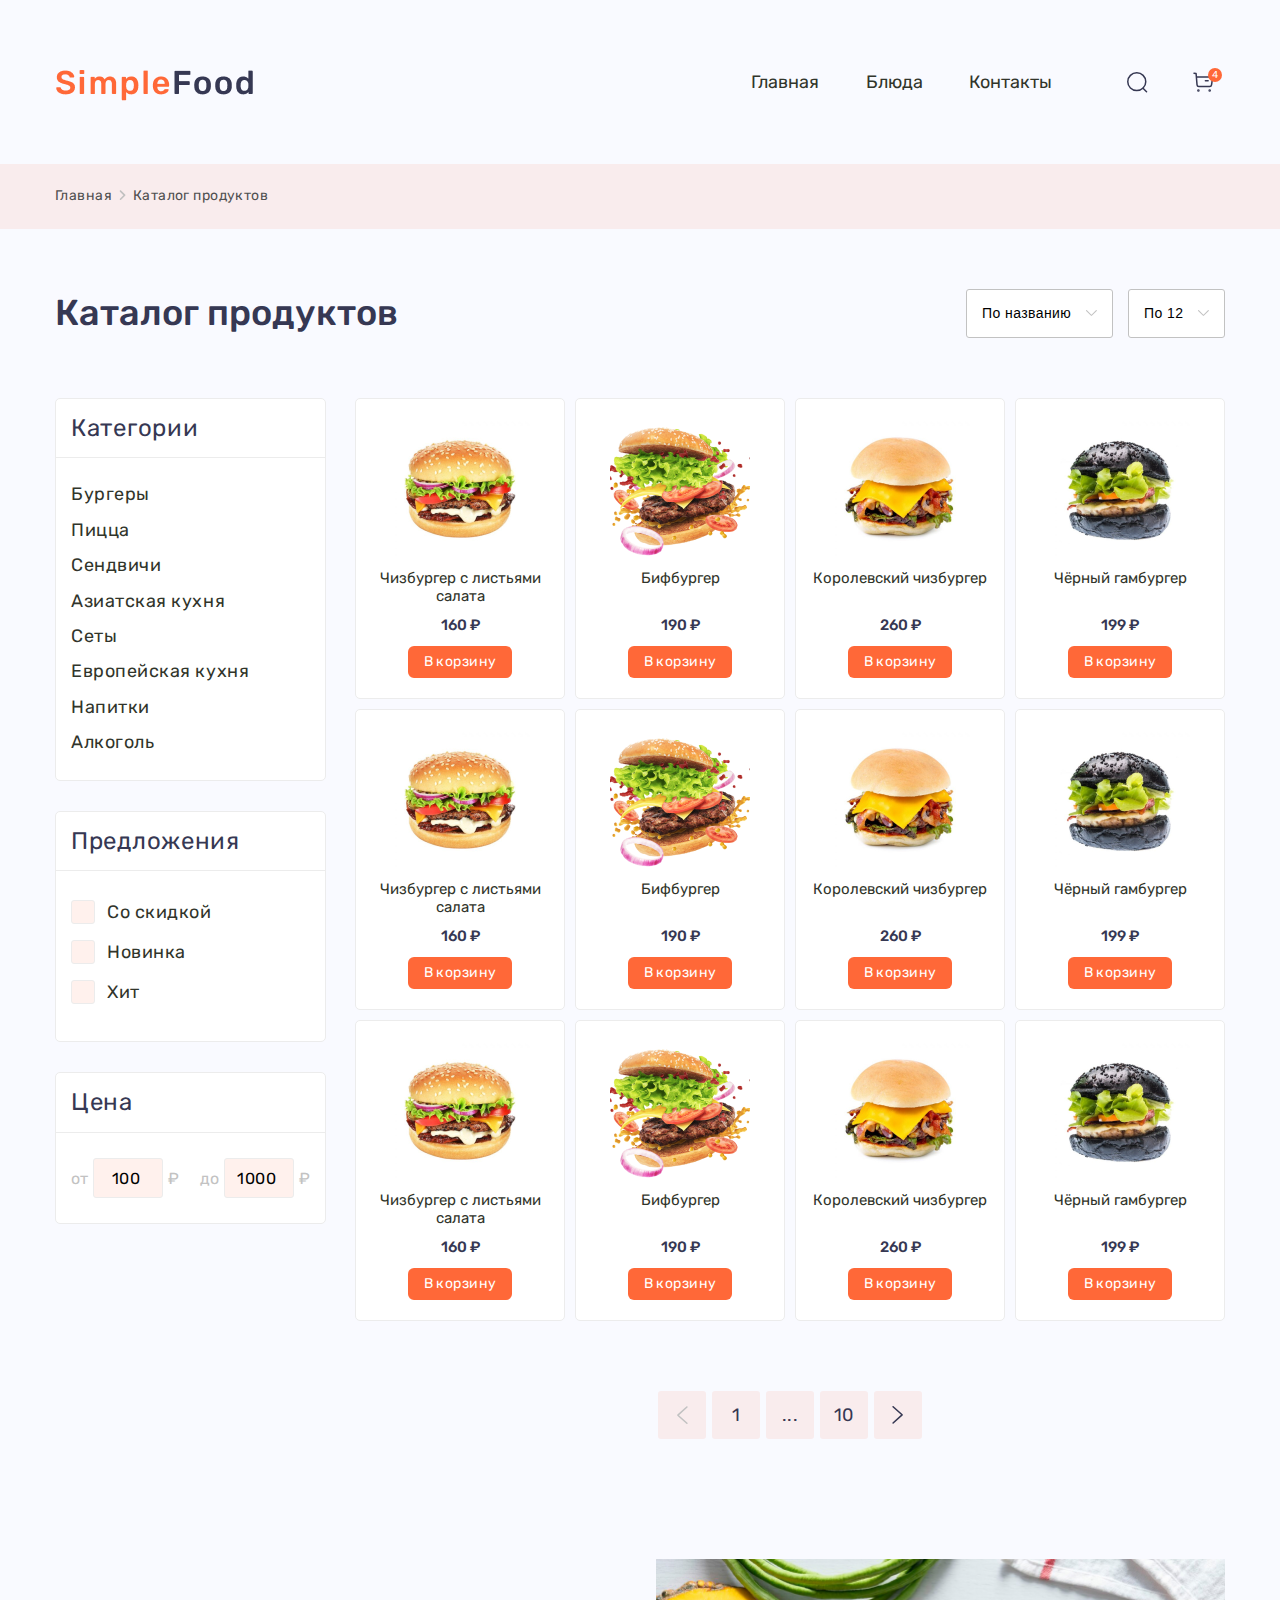
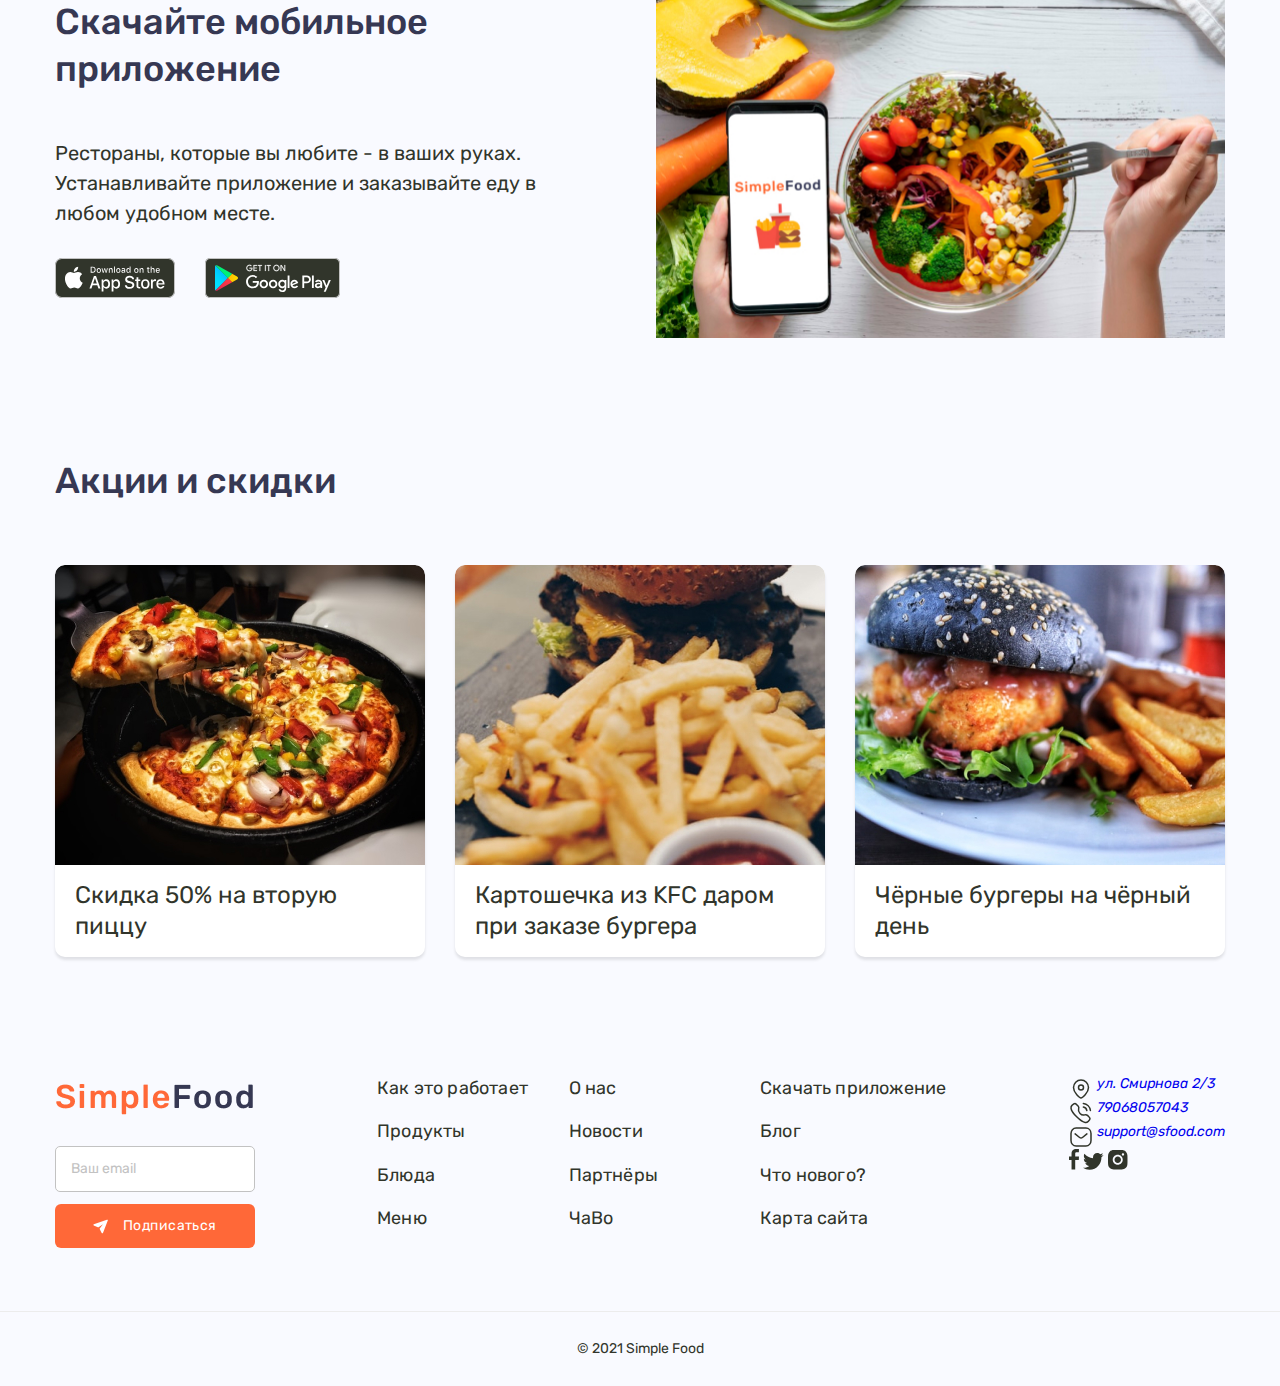
==== commit 3d1cc026: "Сверстал мобильное меню" ====
--- a/catalog.html
+++ b/catalog.html
@@ -17,7 +17,7 @@
     <header class="header">
         <div class="container header__container">
             <a href="index.html" class="header__logo logo">
-                <img src="images/logo.png" alt="Логотип" width="200" height="39">
+                <img src="images/logo.png" alt="Логотип">
             </a>
             <nav class="header__menu menu">
                 <ul class="menu__list">
@@ -59,6 +59,13 @@
                         <path fill-rule="evenodd" clip-rule="evenodd"
                             d="M16.6846 17.9316C16.9856 17.9316 17.2296 18.1729 17.2296 18.4696C17.2296 18.7673 16.9856 19.0085 16.6846 19.0085C16.3836 19.0085 16.1406 18.7673 16.1406 18.4696C16.1406 18.1729 16.3836 17.9316 16.6846 17.9316Z"
                             stroke="#363853" stroke-width="1.5" stroke-linecap="round" stroke-linejoin="round" />
+                    </svg>
+                </button>
+                <button class="header__menu-button">
+                    <svg width="30" height="22" viewBox="0 0 30 22" fill="none" xmlns="http://www.w3.org/2000/svg">
+                        <line y1="1" x2="30" y2="1" stroke="#363853" stroke-width="2" />
+                        <line y1="11" x2="30" y2="11" stroke="#363853" stroke-width="2" />
+                        <line y1="21" x2="30" y2="21" stroke="#363853" stroke-width="2" />
                     </svg>
                 </button>
             </div>
@@ -351,7 +358,7 @@
         <div class="container footer__container">
             <div class="footer__subscribe">
                 <a href="index.html" class="footer__logo logo">
-                    <img src="images/logo.png" alt="Логотип" width="200" height="39">
+                    <img src="images/logo.png" alt="Логотип">
                 </a>
                 <form action="#" class="footer__newsletter">
                     <input type="email" class="footer__input" name="user-email" placeholder="Ваш email">
--- a/css/style.css
+++ b/css/style.css
@@ -169,6 +169,11 @@
 
 .logo {
   border-radius: 5px;
+  display: block;
+}
+
+.logo img {
+  width: 200px;
 }
 
 .logo:focus {
@@ -255,6 +260,62 @@
 
 .search__button:active ellipse, .search__button:active path {
   stroke: #363853;
+}
+
+.mobile-menu {
+  position: fixed;
+  display: none;
+  top: 0;
+  left: 0;
+  z-index: 10;
+  width: 300px;
+  min-height: 100vh;
+  background-color: #ffffff;
+}
+
+.mobile-menu__logo {
+  padding: 25px 15px;
+  border-bottom: 1px solid #ececec;
+}
+
+.mobile-menu .menu {
+  padding: 25px 15px;
+  width: 100%;
+  border-bottom: 1px solid #ececec;
+}
+
+.mobile-menu .menu__list {
+  flex-wrap: wrap;
+}
+
+.mobile-menu .menu__item {
+  width: 100%;
+  margin-bottom: 20px;
+}
+
+.mobile-menu .menu__item:last-child {
+  margin-bottom: 0;
+}
+
+.mobile-menu__address {
+  padding: 15px;
+}
+
+.mobile-menu__close-button {
+  position: absolute;
+  top: 25px;
+  right: 15px;
+  width: 40px;
+  height: 40px;
+  display: flex;
+  align-items: center;
+  justify-content: center;
+  background-color: transparent;
+}
+
+.mobile-menu__close-button svg {
+  width: 18px;
+  height: 18px;
 }
 
 .button {
@@ -517,7 +578,7 @@
   color: #31352b;
 }
 
-.footer__info {
+.address__info {
   font-size: 16px;
   line-height: 32px;
   height: 180px;
@@ -527,38 +588,41 @@
   justify-content: space-between;
 }
 
-.footer__contact-link {
-  display: flex;
-  align-items: center;
-}
-
-.footer__contact-link a {
+.address__contact-link {
+  display: flex;
+  align-items: center;
+  margin-bottom: 15px;
+  font-size: 16px;
+}
+
+.address__contact-link a {
   color: #31352b;
   margin-left: 7px;
   border-radius: 5px;
-}
-
-.footer__contact-link a:focus {
+  font-style: normal;
+}
+
+.address__contact-link a:focus {
   outline: 2px solid #FF7A50;
 }
 
-.footer__contact-link a:hover {
+.address__contact-link a:hover {
   color: #FF6838;
   outline: none;
 }
 
-.footer__contact-link a:active {
+.address__contact-link a:active {
   text-shadow: 2px 2px 5px rgba(49, 53, 43, 0.5);
   outline: none;
   color: #31352b;
 }
 
-.footer__socials {
-  display: flex;
-  align-items: center;
-}
-
-.footer__social {
+.address__socials {
+  display: flex;
+  align-items: center;
+}
+
+.address__social {
   margin-right: 13px;
   width: 39px;
   height: 39px;
@@ -569,30 +633,30 @@
   justify-content: center;
 }
 
-.footer__social:last-child {
+.address__social:last-child {
   margin-right: none;
 }
 
-.footer__social:focus {
+.address__social:focus {
   outline: 2px solid #FF7A50;
   background-color: rgba(255, 122, 80, 0.1);
 }
 
-.footer__social:hover {
+.address__social:hover {
   outline: none;
   background-color: #FF7A50;
 }
 
-.footer__social:hover path {
+.address__social:hover path {
   fill: #ffffff;
 }
 
-.footer__social:active {
+.address__social:active {
   outline: none;
   background-color: rgba(255, 122, 80, 0.1);
 }
 
-.footer__social:active path {
+.address__social:active path {
   fill: #FF7A50;
 }
 
@@ -947,6 +1011,10 @@
   margin-bottom: 30px;
 }
 
+.delivery__advantage {
+  margin-bottom: 20px;
+}
+
 .delivery__advantage:last-child {
   margin: 0;
 }
@@ -955,7 +1023,6 @@
   font-size: 24px;
   line-height: 150%;
   color: #363853;
-  margin-bottom: 20px;
   display: flex;
   align-items: center;
 }
@@ -1569,25 +1636,12 @@
   margin-bottom: 120px;
 }
 
-.interesting__header {
-  display: flex;
-  align-items: center;
-  justify-content: space-between;
-  margin-bottom: 60px;
-}
-
 .interesting__title {
   font-weight: 500;
   font-size: 36px;
   line-height: 130%;
   color: #363853;
-}
-
-.interesting__buttons {
-  display: flex;
-  align-items: center;
-  justify-content: space-between;
-  width: 93px;
+  margin-bottom: 60px;
 }
 
 .interesting__cards {
@@ -1814,7 +1868,7 @@
   }
   .popular__tabs {
     overflow: scroll;
-    padding: 1px;
+    padding: 2px;
   }
   .popular__product-cards {
     justify-content: center;
@@ -1824,7 +1878,7 @@
     margin: 0px 10px 20px;
   }
   .delivery__container {
-    padding: 0;
+    padding: 40px 0;
     background-size: 39%;
     background-position: center left;
   }
@@ -1889,8 +1943,11 @@
   .product__navigation {
     width: 380px;
   }
-  .interesting__product-card:last-child {
-    display: none;
+  .interesting__cards {
+    overflow: scroll;
+  }
+  .interesting__product-card {
+    margin-right: 30px;
   }
 }
 
@@ -1916,6 +1973,9 @@
   .menu__link {
     font-size: 16px;
     line-height: 18px;
+  }
+  .hero {
+    height: calc(100vh - 160px);
   }
   .hero__overlay {
     display: block;
@@ -1968,14 +2028,13 @@
   }
   .footer__subscribe {
     order: 1;
-    margin-right: 50px;
   }
   .footer__menu {
     order: 3;
     width: 100%;
     margin-top: 50px;
   }
-  .footer__info {
+  .footer__address {
     order: 2;
   }
   .footer__link {
@@ -2024,9 +2083,6 @@
     white-space: nowrap;
     margin-top: 15px;
   }
-  .interesting__product-card:nth-child(4) {
-    display: none;
-  }
 }
 
 @media (max-width: 767px) {
@@ -2034,12 +2090,12 @@
     width: 90%;
   }
   .header {
-    padding: 40px 0;
+    padding: 30px 0;
   }
   .header__menu-button {
     display: block;
   }
-  .menu {
+  .header__menu {
     display: none;
   }
   .hero {
@@ -2168,6 +2224,10 @@
   .catalog__product-list {
     width: 100%;
     margin-bottom: 35px;
+    justify-content: center;
+  }
+  .catalog__product-card {
+    margin: 0px 2.5px 10px;
   }
   .promo {
     margin-bottom: 80px;
@@ -2179,6 +2239,7 @@
   .product__slider {
     padding: 22.5px;
     margin-bottom: 40px;
+    margin-right: 0;
   }
   .product__image {
     width: 300px;
@@ -2202,11 +2263,446 @@
   }
   .interesting__title {
     font-size: 30px;
-  }
-  .interesting__header {
     margin-bottom: 40px;
   }
   .interesting__buttons {
     width: 80px;
   }
-}
+  .interesting__product-card {
+    margin-right: 20px;
+  }
+}
+
+@media (max-width: 576px) {
+  .header .logo img {
+    width: 150px;
+  }
+  .hero {
+    margin-bottom: 60px;
+  }
+  .hero__title {
+    font-size: 48px;
+  }
+  .hero__subtitle {
+    font-size: 18px;
+  }
+  .popular {
+    margin-bottom: 60px;
+  }
+  .delivery {
+    margin-bottom: 60px;
+  }
+  .delivery__container {
+    padding: 35px 0;
+  }
+  .delivery__subtitle {
+    font-size: 18px;
+  }
+  .advantage {
+    font-size: 20px;
+  }
+  .advantage__text {
+    margin-left: 20px;
+  }
+  .best-restaurants {
+    margin-bottom: 60px;
+  }
+  .restaurant-card {
+    width: 345px;
+  }
+  .restaurant-card__image {
+    height: 300px;
+  }
+  .restaurant-card__button {
+    padding: 10px 32px 9px;
+  }
+  .restaurant-card__button:hover {
+    padding-right: 12px;
+    padding-left: 52px;
+  }
+  .reviews {
+    margin-bottom: 60px;
+  }
+  .reviews__content {
+    margin-bottom: 30px;
+  }
+  .review__image {
+    width: 150px;
+    height: 150px;
+  }
+  .review__text {
+    width: 80%;
+  }
+  .review__quote {
+    font-size: 18px;
+    margin-bottom: 20px;
+  }
+  .review__username {
+    font-size: 18px;
+    margin-bottom: 10px;
+  }
+  .app {
+    margin-bottom: 60px;
+  }
+  .catalog {
+    margin-bottom: 60px;
+  }
+  .catalog__product-list {
+    justify-content: space-around;
+  }
+  .promo {
+    margin-bottom: 60px;
+  }
+  .promo__cards {
+    width: 100%;
+    justify-content: flex-start;
+    flex-wrap: nowrap;
+    overflow: scroll;
+    padding: 5px 10px 5px 5px;
+  }
+  .promo__promo-card {
+    flex-grow: 1;
+    flex-shrink: 0;
+    margin-right: 20px;
+  }
+  .promo__promo-card:last-child {
+    margin: 0;
+  }
+  .promo-card:focus {
+    box-shadow: 0px 3px 3px rgba(255, 104, 56, 0.5);
+  }
+  .promo-card:hover {
+    box-shadow: 0px 3px 3px rgba(255, 104, 56, 0.5);
+  }
+  .breadcrumbs__container {
+    overflow: hidden;
+  }
+  .breadcrumbs__link {
+    white-space: nowrap;
+  }
+  .product__navigation {
+    display: none;
+  }
+  .info {
+    margin-bottom: 60px;
+  }
+  .info__tab {
+    font-size: 20px;
+    margin-right: 30px;
+  }
+  .info__tab-content {
+    font-size: 18px;
+  }
+  .interesting {
+    margin-bottom: 60px;
+  }
+}
+
+@media (max-width: 480px) {
+  .header {
+    padding: 25px 0;
+  }
+  .header .logo img {
+    width: 115px;
+  }
+  .hero {
+    height: calc(100vh - 160px);
+    margin-bottom: 40px;
+  }
+  .hero__title {
+    font-size: 40px;
+  }
+  .hero__subtitle {
+    font-size: 16px;
+  }
+  .button {
+    font-size: 14px;
+    padding: 8px 24px;
+  }
+  .more-button {
+    font-size: 16px;
+  }
+  .popular {
+    margin-bottom: 40px;
+  }
+  .popular__title {
+    font-size: 24px;
+    margin-bottom: 30px;
+  }
+  .popular__tabs {
+    margin-bottom: 30px;
+  }
+  .popular__product-card {
+    margin: 0px 5px 10px;
+  }
+  .product-card {
+    width: 140px;
+    padding: 16px 12px;
+  }
+  .product-card__image {
+    width: 100%;
+    height: auto;
+  }
+  .product-card__button {
+    font-size: 12px;
+    padding: 7px 21px;
+    white-space: nowrap;
+  }
+  .tab {
+    padding: 12px 16px;
+  }
+  .tab__text {
+    font-size: 14px;
+  }
+  .tab svg {
+    width: 20px;
+    height: 20px;
+  }
+  .delivery {
+    margin-bottom: 40px;
+  }
+  .delivery__title {
+    font-size: 24px;
+  }
+  .delivery__subtitle {
+    font-size: 16px;
+  }
+  .delivery__advantage {
+    margin-bottom: 15px;
+  }
+  .delivery__advantages {
+    margin-bottom: 20px;
+  }
+  .advantage__text {
+    font-size: 18px;
+    margin-left: 10px;
+  }
+  .best-restaurants {
+    margin-bottom: 40px;
+  }
+  .best-restaurants__title {
+    font-size: 24px;
+    margin-bottom: 30px;
+  }
+  .best-restaurants__restaurants {
+    justify-content: flex-start;
+    flex-wrap: nowrap;
+    overflow: scroll;
+    padding: 3px;
+  }
+  .best-restaurants__restaurant-card {
+    flex-shrink: 0;
+    margin-right: 20px;
+    margin-bottom: 15px;
+  }
+  .best-restaurants__restaurant-card:last-child {
+    margin-right: 0;
+  }
+  .restaurant-card:hover {
+    box-shadow: 0px 3px 3px rgba(255, 104, 56, 0.5);
+  }
+  .reviews {
+    margin-bottom: 40px;
+  }
+  .reviews__container {
+    position: relative;
+  }
+  .reviews__title {
+    font-size: 24px;
+    margin-bottom: 30px;
+  }
+  .reviews__bullets {
+    display: none;
+  }
+  .reviews__pagination {
+    position: absolute;
+    width: 80%;
+    top: 120px;
+    left: 50%;
+    transform: translateX(-50%);
+  }
+  .review__image {
+    margin-bottom: 20px;
+  }
+  .review__quote {
+    font-size: 14px;
+  }
+  .review__username {
+    font-size: 16px;
+  }
+  .app {
+    margin-bottom: 40px;
+  }
+  .app__container {
+    padding: 0;
+    background-image: none;
+  }
+  .app__overlay {
+    display: none;
+  }
+  .app__title {
+    font-size: 24px;
+    margin-bottom: 15px;
+  }
+  .app__text {
+    font-size: 14px;
+    margin-bottom: 15px;
+  }
+  .footer__subscribe {
+    margin-bottom: 30px;
+  }
+  .footer__menu {
+    margin-top: 30px;
+  }
+  .address {
+    width: 100%;
+  }
+  .breadcrumbs {
+    margin-bottom: 30px;
+  }
+  .catalog {
+    margin-bottom: 40px;
+  }
+  .catalog__title {
+    font-size: 24px;
+  }
+  .catalog__header {
+    margin-bottom: 30px;
+  }
+  .catalog__product-list {
+    margin-bottom: 30px;
+    justify-content: center;
+  }
+  .catalog__product-card {
+    margin: 0px 5px 10px;
+  }
+  .filter {
+    padding: 15px 36px 15px 10px;
+  }
+  .promo {
+    margin-bottom: 40px;
+  }
+  .promo__title {
+    font-size: 24px;
+    margin-bottom: 30px;
+  }
+  .product {
+    padding-bottom: 30px;
+  }
+  .product__slider {
+    width: 100%;
+    margin-bottom: 30px;
+  }
+  .product__image {
+    width: 100%;
+    height: auto;
+  }
+  .product__title {
+    font-size: 24px;
+    margin-bottom: 15px;
+  }
+  .product__rating {
+    margin-bottom: 15px;
+  }
+  .product__counter {
+    margin-bottom: 15px;
+  }
+  .product__add-button {
+    padding: 13px 38px;
+  }
+  .product__delivery-title {
+    font-size: 18px;
+    margin-bottom: 15px;
+  }
+  .product__delivery-text {
+    margin-bottom: 15px;
+  }
+  .info {
+    margin-bottom: 40px;
+  }
+  .info__tabs {
+    display: flex;
+    flex-wrap: nowrap;
+    overflow: scroll;
+  }
+  .interesting {
+    margin-bottom: 40px;
+  }
+  .interesting__title {
+    font-size: 24px;
+    margin-bottom: 30px;
+  }
+  .interesting__product-card {
+    margin-right: 10px;
+    width: 140px;
+  }
+}
+
+@media (max-width: 320px) {
+  .header__cart {
+    margin-left: 10px;
+  }
+  .header__menu-button {
+    margin-left: 20px;
+  }
+  .popular__product-cards {
+    justify-content: space-between;
+  }
+  .popular__product-card {
+    margin: 0 0 5px;
+  }
+  .product-card {
+    width: 49%;
+  }
+  .reviews__pagination {
+    width: 95%;
+  }
+  .review__quote:before {
+    left: -30px;
+  }
+  .review__quote:after {
+    right: -30px;
+  }
+  .app__button img {
+    height: 36px;
+  }
+  .app__button_appstore {
+    margin-right: 10px;
+  }
+  .restaurant-card {
+    width: 250px;
+  }
+  .restaurant-card__image {
+    height: 200px;
+  }
+  .restaurant-card__text {
+    padding: 15px;
+  }
+  .restaurant-card__title {
+    font-size: 20px;
+    margin-bottom: 15px;
+  }
+  .restaurant-card__work-time {
+    padding-left: 30px;
+    font-size: 16px;
+  }
+  .restaurant-card__button {
+    padding: 9px 24px 8px;
+  }
+  .restaurant-card__button:hover {
+    padding-right: 12px;
+    padding-left: 36px;
+  }
+  .catalog__filter-button {
+    margin-right: 5px;
+  }
+  .catalog__filter {
+    margin-right: 5px;
+  }
+  .catalog__product-list {
+    justify-content: space-between;
+  }
+  .catalog__product-card {
+    margin: 0 0 5px;
+  }
+}
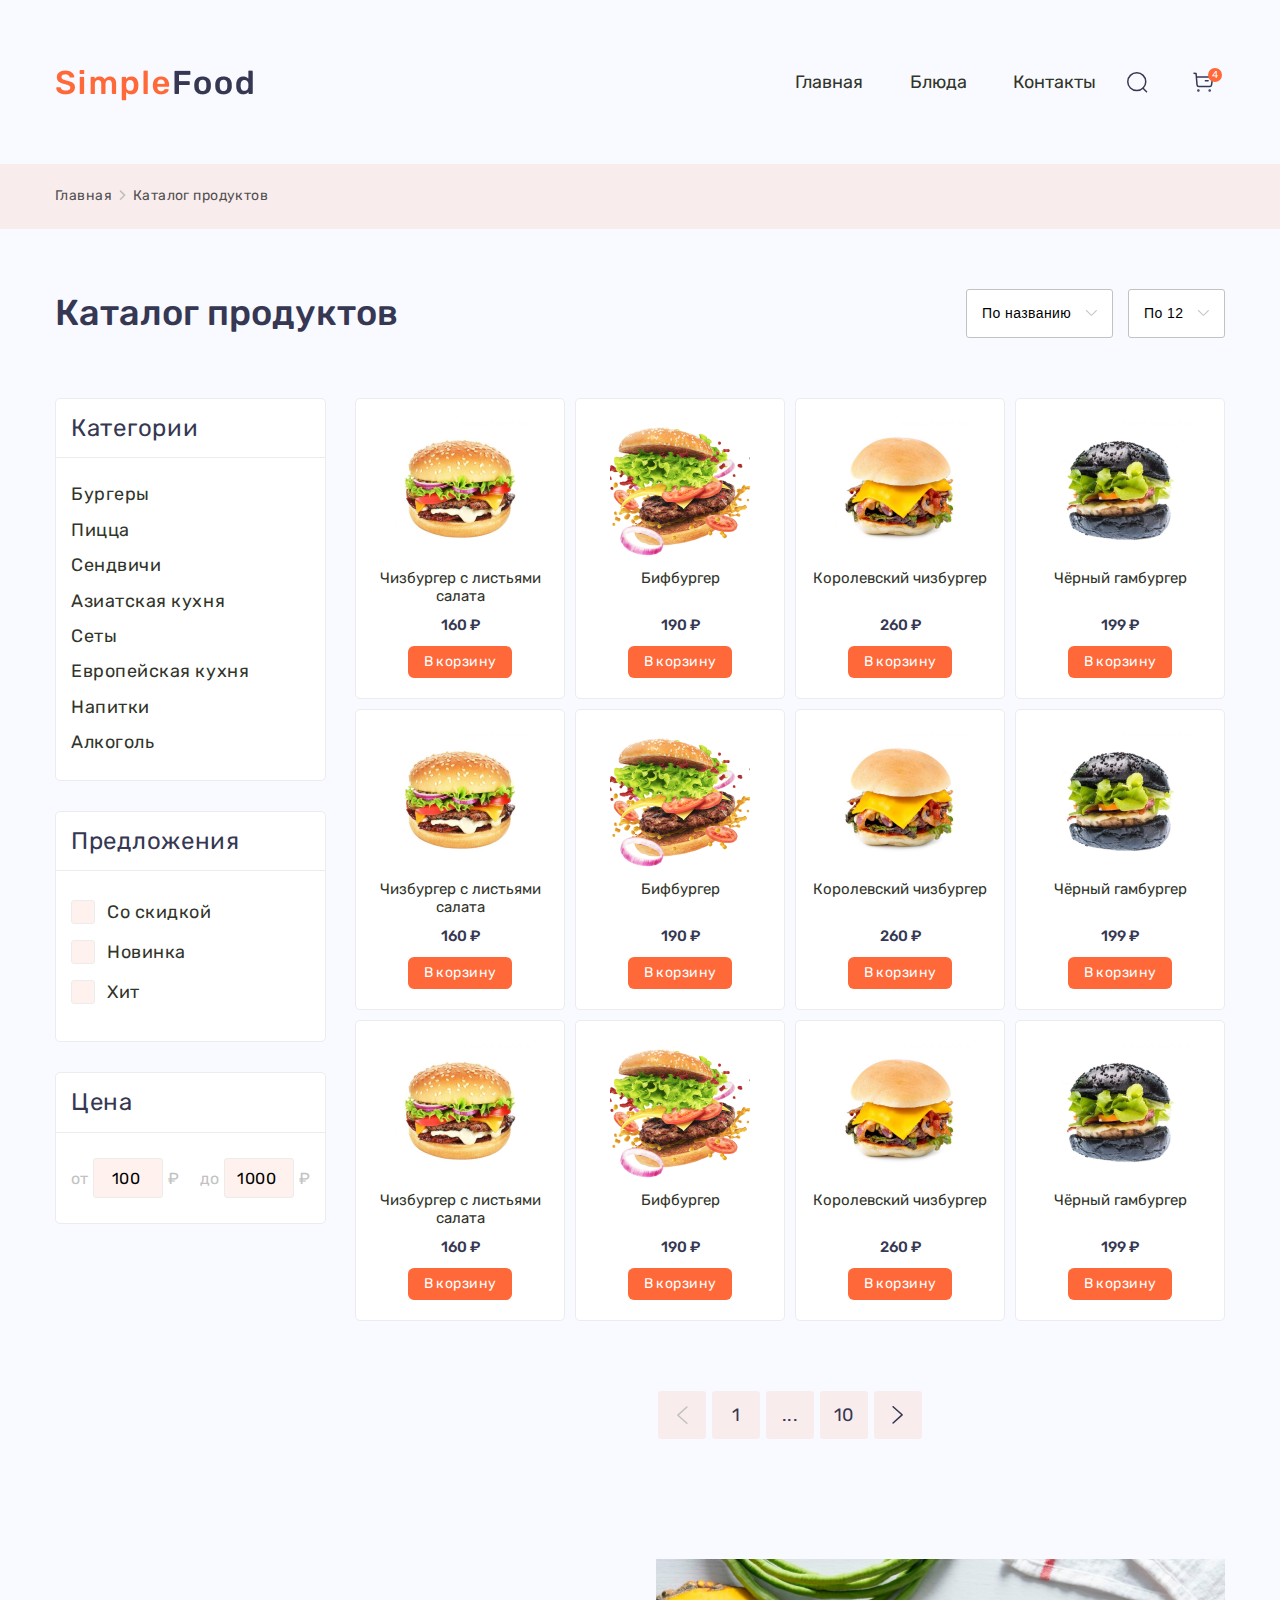
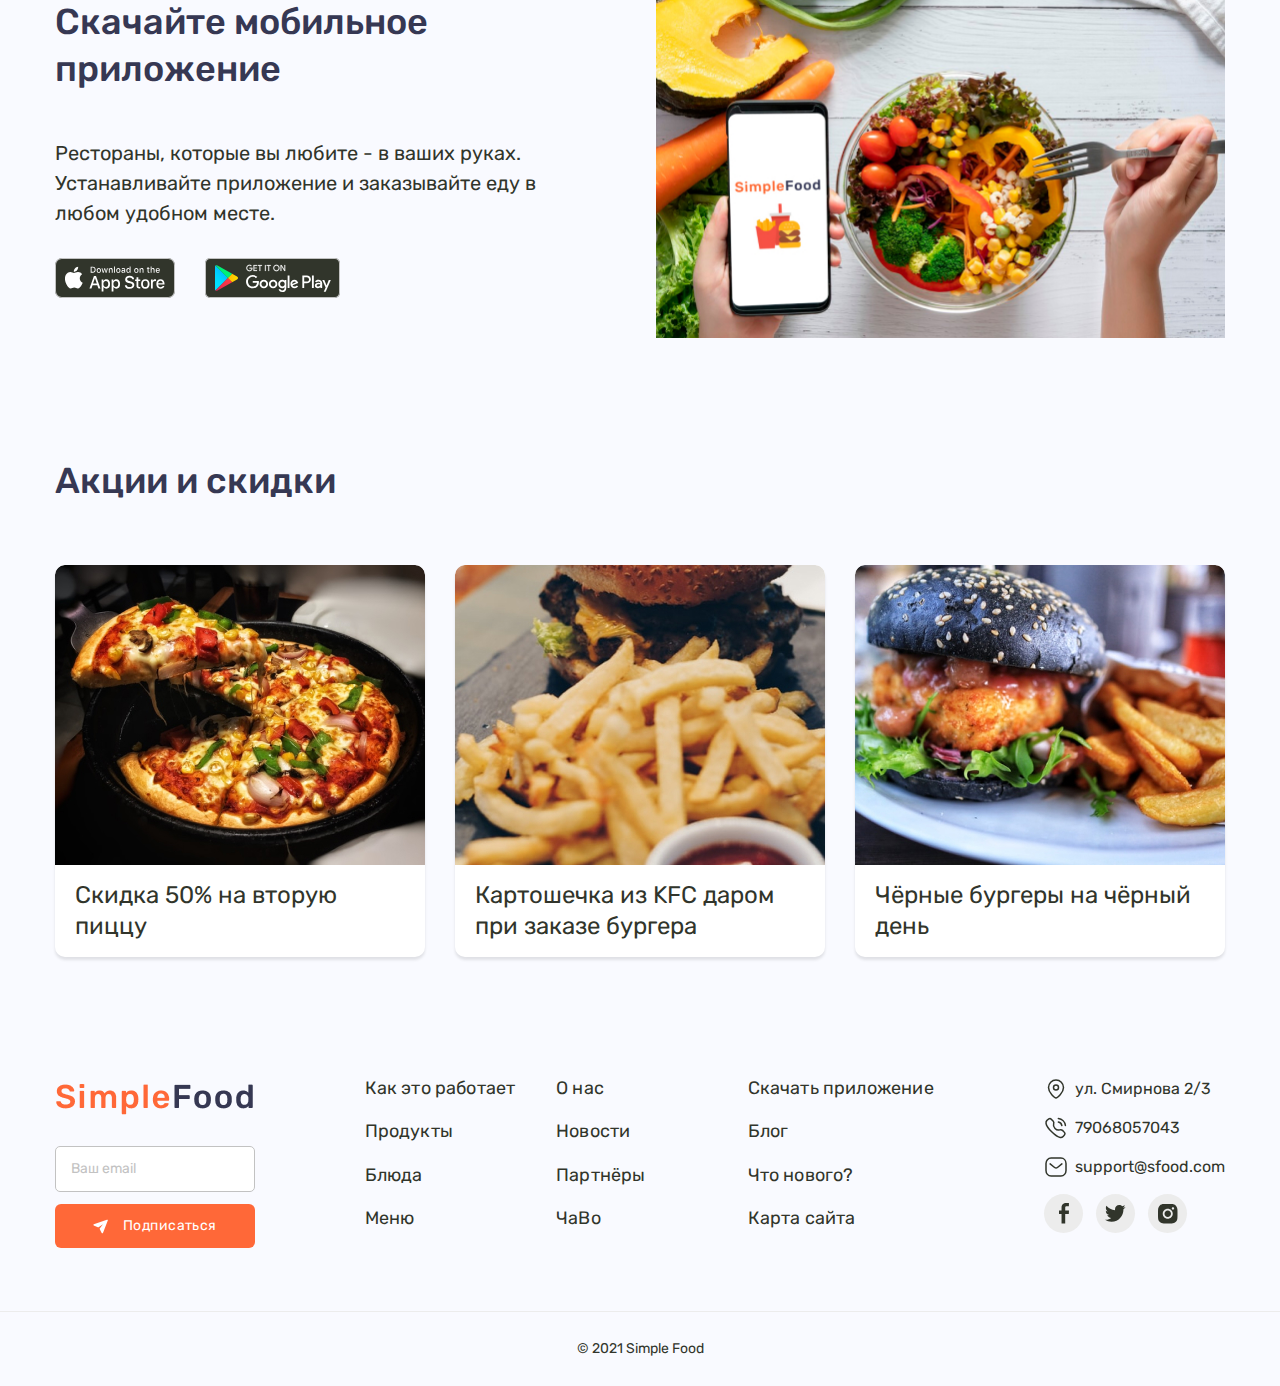
==== commit ba39065b: "Добавил появление мобильного меню" ====
--- a/catalog.html
+++ b/catalog.html
@@ -69,6 +69,75 @@
                     </svg>
                 </button>
             </div>
+            <div class="header__mobile-menu mobile-menu">
+                <a href="index.html" class="mobile-menu__logo logo">
+                    <img src="images/logo.png" alt="Логотип" width="200">
+                </a>
+                <nav class="mobile-menu__menu menu">
+                    <ul class="menu__list">
+                        <li class="menu__item">
+                            <a href="index.html" class="menu__link">Главная</a>
+                        </li>
+                        <li class="menu__item">
+                            <a href="catalog.html" class="menu__link">Блюда</a>
+                        </li>
+                        <li class="menu__item">
+                            <a href="index.html" class="menu__link">Контакты</a>
+                        </li>
+                    </ul>
+                </nav>
+                <address class="mobile-menu__address address">
+                    <div class="address__contact-link">
+                        <img src="./images/location.svg" alt="местоположение">
+                        <a href="https://yandex.ru">ул. Смирнова 2/3</a>
+                    </div>
+                    <div class="address__contact-link">
+                        <img src="./images/phone.svg" alt="телефон">
+                        <a href="tel:+79068057043">79068057043</a>
+                    </div>
+                    <div class="address__contact-link">
+                        <img src="./images/mail.svg" alt="электронная почта">
+                        <a href="mailto:support@sfood.com">support@sfood.com</a>
+                    </div>
+                    <div class="address__socials">
+                        <a href="https://vk.com" class="address__social">
+                            <svg width="10" height="21" viewBox="0 0 10 21" fill="none" xmlns="http://www.w3.org/2000/svg">
+                                <path
+                                    d="M2.54678 20.5263V10.8948H0V7.42695H2.54678V4.46499C2.54678 2.13745 4.05118 0 7.51762 0C8.92113 0 9.95896 0.13455 9.95896 0.13455L9.87718 3.3729C9.87718 3.3729 8.81876 3.3626 7.66377 3.3626C6.41371 3.3626 6.21344 3.93867 6.21344 4.89481V7.42695H9.97655L9.81281 10.8948H6.21344V20.5263H2.54678Z"
+                                    fill="#31352B" />
+                            </svg>
+                        </a>
+                        <a href="https://t.me" class="address__social">
+                            <svg width="21" height="17" viewBox="0 0 21 17" fill="none" xmlns="http://www.w3.org/2000/svg">
+                                <path
+                                    d="M20.5263 1.98086C19.7715 2.30648 18.95 2.54082 18.1039 2.6321C18.9824 2.11021 19.6402 1.28571 19.954 0.313295C19.1297 0.80367 18.2266 1.14753 17.2849 1.32962C16.8913 0.908848 16.4153 0.573641 15.8865 0.344888C15.3577 0.116135 14.7874 -0.00126247 14.2113 1.02382e-05C11.8802 1.02382e-05 10.0054 1.88959 10.0054 4.20839C10.0054 4.534 10.0448 4.85962 10.109 5.17291C6.61845 4.99036 3.50534 3.3228 1.43568 0.769655C1.05857 1.41378 0.86095 2.14718 0.863383 2.89358C0.863383 4.35393 1.60589 5.6416 2.73816 6.39891C2.0709 6.37263 1.41926 6.18923 0.836248 5.86362V5.91542C0.836248 7.9604 2.2818 9.6551 4.20838 10.0449C3.84664 10.1388 3.47452 10.1869 3.10078 10.1879C2.82696 10.1879 2.56795 10.1608 2.30647 10.1238C2.8393 11.7914 4.39092 13.0026 6.23856 13.042C4.79301 14.1743 2.98237 14.8403 1.01633 14.8403C0.663572 14.8403 0.337953 14.828 0 14.7885C1.86491 15.9849 4.07763 16.6756 6.46057 16.6756C14.1965 16.6756 18.4295 10.2669 18.4295 4.70422C18.4295 4.52167 18.4295 4.33913 18.4172 4.15658C19.2362 3.55715 19.954 2.81464 20.5263 1.98086Z"
+                                    fill="#31352B" />
+                            </svg>
+                        </a>
+                        <a href="https://vk.com" class="address__social">
+                            <svg width="20" height="20" viewBox="0 0 20 20" fill="none" xmlns="http://www.w3.org/2000/svg">
+                                <path
+                                    d="M9.74756 6.49862C7.95723 6.49862 6.49618 7.95967 6.49618 9.75C6.49618 11.5403 7.95723 13.0014 9.74756 13.0014C11.5379 13.0014 12.9989 11.5403 12.9989 9.75C12.9989 7.95967 11.5379 6.49862 9.74756 6.49862ZM19.4993 9.75C19.4993 8.40359 19.5115 7.06938 19.4359 5.72541C19.3602 4.16435 19.0041 2.77891 17.8626 1.63739C16.7186 0.493433 15.3356 0.139757 13.7746 0.0641433C12.4282 -0.0114703 11.094 0.00072551 9.75 0.00072551C8.40359 0.00072551 7.06938 -0.0114703 5.72541 0.0641433C4.16435 0.139757 2.77892 0.495872 1.63739 1.63739C0.493433 2.78135 0.139757 4.16435 0.0641433 5.72541C-0.0114703 7.07182 0.00072551 8.40603 0.00072551 9.75C0.00072551 11.094 -0.0114703 12.4306 0.0641433 13.7746C0.139757 15.3356 0.495873 16.7211 1.63739 17.8626C2.78135 19.0066 4.16435 19.3602 5.72541 19.4359C7.07182 19.5115 8.40603 19.4993 9.75 19.4993C11.0964 19.4993 12.4306 19.5115 13.7746 19.4359C15.3356 19.3602 16.7211 19.0041 17.8626 17.8626C19.0066 16.7186 19.3602 15.3356 19.4359 13.7746C19.5139 12.4306 19.4993 11.0964 19.4993 9.75ZM9.74756 14.7527C6.97913 14.7527 4.74487 12.5184 4.74487 9.75C4.74487 6.98157 6.97913 4.74731 9.74756 4.74731C12.516 4.74731 14.7503 6.98157 14.7503 9.75C14.7503 12.5184 12.516 14.7527 9.74756 14.7527ZM14.9551 5.71077C14.3088 5.71077 13.7868 5.18879 13.7868 4.54242C13.7868 3.89604 14.3088 3.37407 14.9551 3.37407C15.6015 3.37407 16.1235 3.89604 16.1235 4.54242C16.1237 4.6959 16.0936 4.84792 16.035 4.98976C15.9763 5.13159 15.8903 5.26047 15.7817 5.369C15.6732 5.47753 15.5443 5.56358 15.4025 5.62223C15.2606 5.68087 15.1086 5.71096 14.9551 5.71077Z"
+                                    fill="#31352B" />
+                            </svg>
+                        </a>
+                    </div>
+                </address>
+                <button class="mobile-menu__close-button">
+                    <svg width="18" height="18" viewBox="0 0 18 18" fill="none" xmlns="http://www.w3.org/2000/svg">
+                        <g clip-path="url(#clip0_239_502)">
+                            <path
+                                d="M10.0551 9.00517L17.7709 1.28931C18.0687 1.0017 18.077 0.527154 17.7894 0.229355C17.5018 -0.0684448 17.0272 -0.0767024 16.7294 0.210907C16.7232 0.216924 16.7171 0.223074 16.711 0.229355L8.99508 7.94522L1.27921 0.229311C0.981408 -0.0582986 0.506861 -0.050041 0.219251 0.247758C-0.0613304 0.538267 -0.0613304 0.998802 0.219251 1.28931L7.93512 9.00517L0.219251 16.721C-0.0734093 17.0137 -0.0734093 17.4883 0.219251 17.781C0.511956 18.0736 0.986503 18.0736 1.27921 17.781L8.99508 10.0651L16.7109 17.781C17.0087 18.0686 17.4833 18.0603 17.7709 17.7625C18.0514 17.472 18.0514 17.0115 17.7709 16.721L10.0551 9.00517Z"
+                                fill="#363853" />
+                        </g>
+                        <defs>
+                            <clipPath id="clip0_239_502">
+                                <rect width="18" height="18" fill="white" />
+                            </clipPath>
+                        </defs>
+                    </svg>
+                </button>
+            </div>
         </div>
     </header>
     <section class="breadcrumbs">
@@ -113,6 +182,20 @@
             </div>
             <div class="catalog__body">
                 <div class="catalog__sidebar">
+                    <button class="catalog__close-button">
+                        <svg width="18" height="18" viewBox="0 0 18 18" fill="none" xmlns="http://www.w3.org/2000/svg">
+                            <g clip-path="url(#clip0_239_502)">
+                                <path
+                                    d="M10.0551 9.00517L17.7709 1.28931C18.0687 1.0017 18.077 0.527154 17.7894 0.229355C17.5018 -0.0684448 17.0272 -0.0767024 16.7294 0.210907C16.7232 0.216924 16.7171 0.223074 16.711 0.229355L8.99508 7.94522L1.27921 0.229311C0.981408 -0.0582986 0.506861 -0.050041 0.219251 0.247758C-0.0613304 0.538267 -0.0613304 0.998802 0.219251 1.28931L7.93512 9.00517L0.219251 16.721C-0.0734093 17.0137 -0.0734093 17.4883 0.219251 17.781C0.511956 18.0736 0.986503 18.0736 1.27921 17.781L8.99508 10.0651L16.7109 17.781C17.0087 18.0686 17.4833 18.0603 17.7709 17.7625C18.0514 17.472 18.0514 17.0115 17.7709 16.721L10.0551 9.00517Z"
+                                    fill="#363853" />
+                            </g>
+                            <defs>
+                                <clipPath id="clip0_239_502">
+                                    <rect width="18" height="18" fill="white" />
+                                </clipPath>
+                            </defs>
+                        </svg>
+                    </button>
                     <div class="catalog__categories">
                         <h3 class="catalog__side-title">Категории</h3>
                         <ul class="catalog__list">
@@ -323,10 +406,10 @@
                     Устанавливайте приложение и заказывайте еду в любом удобном месте.
                 </p>
                 <div class="app__buttons">
-                    <a href="#" class="app__button app__button_appstore">
+                    <a href="https://google.com" class="app__button app__button_appstore" target="_blank">
                         <img src="./images/appstore.svg" alt="скачать в App Store">
                     </a>
-                    <a href="#" class="app__button app__button_googleplay">
+                    <a href="https://google.com" class="app__button app__button_googleplay" target="_blank">
                         <img src="./images/googleplay.svg" alt="скачать в Google Play">
                     </a>
                 </div>
@@ -358,9 +441,9 @@
         <div class="container footer__container">
             <div class="footer__subscribe">
                 <a href="index.html" class="footer__logo logo">
-                    <img src="images/logo.png" alt="Логотип">
+                    <img src="images/logo.png" alt="Логотип" width="200" height="39">
                 </a>
-                <form action="#" class="footer__newsletter">
+                <form action="#footer" class="footer__newsletter">
                     <input type="email" class="footer__input" name="user-email" placeholder="Ваш email">
                     <button class="footer__button button" type="submit" name="subscribe-button">
                         <svg width="15" height="15" viewBox="0 0 15 15" fill="none" xmlns="http://www.w3.org/2000/svg">
@@ -374,71 +457,71 @@
             </div>
             <ul class="footer__menu">
                 <li class="footer__link">
-                    <a href="#">Как это работает</a>
-                </li>
-                <li class="footer__link">
-                    <a href="#">О нас</a>
-                </li>
-                <li class="footer__link">
-                    <a href="#">Скачать приложение</a>
-                </li>
-                <li class="footer__link">
-                    <a href="#">Продукты</a>
-                </li>
-                <li class="footer__link">
-                    <a href="#">Новости</a>
-                </li>
-                <li class="footer__link">
-                    <a href="#">Блог</a>
-                </li>
-                <li class="footer__link">
-                    <a href="#">Блюда</a>
-                </li>
-                <li class="footer__link">
-                    <a href="#">Партнёры</a>
-                </li>
-                <li class="footer__link">
-                    <a href="#">Что нового?</a>
-                </li>
-                <li class="footer__link">
-                    <a href="#">Меню</a>
-                </li>
-                <li class="footer__link">
-                    <a href="#">ЧаВо</a>
-                </li>
-                <li class="footer__link">
-                    <a href="#">Карта сайта</a>
+                    <a href="index.html">Как это работает</a>
+                </li>
+                <li class="footer__link">
+                    <a href="index.html">О нас</a>
+                </li>
+                <li class="footer__link">
+                    <a href="https://google.com" target="_blank">Скачать приложение</a>
+                </li>
+                <li class="footer__link">
+                    <a href="catalog.html">Продукты</a>
+                </li>
+                <li class="footer__link">
+                    <a href="index.html">Новости</a>
+                </li>
+                <li class="footer__link">
+                    <a href="index.html">Блог</a>
+                </li>
+                <li class="footer__link">
+                    <a href="catalog.html">Блюда</a>
+                </li>
+                <li class="footer__link">
+                    <a href="index.html">Партнёры</a>
+                </li>
+                <li class="footer__link">
+                    <a href="index.html">Что нового?</a>
+                </li>
+                <li class="footer__link">
+                    <a href="catalog.html">Меню</a>
+                </li>
+                <li class="footer__link">
+                    <a href="index.html">ЧаВо</a>
+                </li>
+                <li class="footer__link">
+                    <a href="index.html">Карта сайта</a>
                 </li>
             </ul>
-            <address class="footer__info">
-                <div class="footer__contact-link">
+            <address class="footer__address address">
+                <div class="address__contact-link">
                     <img src="./images/location.svg" alt="местоположение">
-                    <a href="https://yandex.ru">ул. Смирнова 2/3</a>
-                </div>
-                <div class="footer__contact-link">
+                    <a href="https://yandex.ru/maps" target="_blank">ул. Смирнова 2/3</a>
+                </div>
+                <div class="address__contact-link">
                     <img src="./images/phone.svg" alt="телефон">
                     <a href="tel:+79068057043">79068057043</a>
                 </div>
-                <div class="footer__contact-link">
+                <div class="address__contact-link">
                     <img src="./images/mail.svg" alt="электронная почта">
                     <a href="mailto:support@sfood.com">support@sfood.com</a>
                 </div>
-                <div class="footer__socials">
-                    <a href="#" class="footer__social">
+                <div class="address__socials">
+                    <a href="https://vk.com" class="address__social">
                         <svg width="10" height="21" viewBox="0 0 10 21" fill="none" xmlns="http://www.w3.org/2000/svg">
                             <path
                                 d="M2.54678 20.5263V10.8948H0V7.42695H2.54678V4.46499C2.54678 2.13745 4.05118 0 7.51762 0C8.92113 0 9.95896 0.13455 9.95896 0.13455L9.87718 3.3729C9.87718 3.3729 8.81876 3.3626 7.66377 3.3626C6.41371 3.3626 6.21344 3.93867 6.21344 4.89481V7.42695H9.97655L9.81281 10.8948H6.21344V20.5263H2.54678Z"
                                 fill="#31352B" />
                         </svg>
                     </a>
-                    <a href="https://t.me" class="footer__social">
+                    <a href="https://t.me" class="address__social">
                         <svg width="21" height="17" viewBox="0 0 21 17" fill="none" xmlns="http://www.w3.org/2000/svg">
                             <path
                                 d="M20.5263 1.98086C19.7715 2.30648 18.95 2.54082 18.1039 2.6321C18.9824 2.11021 19.6402 1.28571 19.954 0.313295C19.1297 0.80367 18.2266 1.14753 17.2849 1.32962C16.8913 0.908848 16.4153 0.573641 15.8865 0.344888C15.3577 0.116135 14.7874 -0.00126247 14.2113 1.02382e-05C11.8802 1.02382e-05 10.0054 1.88959 10.0054 4.20839C10.0054 4.534 10.0448 4.85962 10.109 5.17291C6.61845 4.99036 3.50534 3.3228 1.43568 0.769655C1.05857 1.41378 0.86095 2.14718 0.863383 2.89358C0.863383 4.35393 1.60589 5.6416 2.73816 6.39891C2.0709 6.37263 1.41926 6.18923 0.836248 5.86362V5.91542C0.836248 7.9604 2.2818 9.6551 4.20838 10.0449C3.84664 10.1388 3.47452 10.1869 3.10078 10.1879C2.82696 10.1879 2.56795 10.1608 2.30647 10.1238C2.8393 11.7914 4.39092 13.0026 6.23856 13.042C4.79301 14.1743 2.98237 14.8403 1.01633 14.8403C0.663572 14.8403 0.337953 14.828 0 14.7885C1.86491 15.9849 4.07763 16.6756 6.46057 16.6756C14.1965 16.6756 18.4295 10.2669 18.4295 4.70422C18.4295 4.52167 18.4295 4.33913 18.4172 4.15658C19.2362 3.55715 19.954 2.81464 20.5263 1.98086Z"
                                 fill="#31352B" />
                         </svg>
                     </a>
-                    <a href="https://vk.com" class="footer__social">
+                    <a href="https://vk.com" class="address__social">
                         <svg width="20" height="20" viewBox="0 0 20 20" fill="none" xmlns="http://www.w3.org/2000/svg">
                             <path
                                 d="M9.74756 6.49862C7.95723 6.49862 6.49618 7.95967 6.49618 9.75C6.49618 11.5403 7.95723 13.0014 9.74756 13.0014C11.5379 13.0014 12.9989 11.5403 12.9989 9.75C12.9989 7.95967 11.5379 6.49862 9.74756 6.49862ZM19.4993 9.75C19.4993 8.40359 19.5115 7.06938 19.4359 5.72541C19.3602 4.16435 19.0041 2.77891 17.8626 1.63739C16.7186 0.493433 15.3356 0.139757 13.7746 0.0641433C12.4282 -0.0114703 11.094 0.00072551 9.75 0.00072551C8.40359 0.00072551 7.06938 -0.0114703 5.72541 0.0641433C4.16435 0.139757 2.77892 0.495872 1.63739 1.63739C0.493433 2.78135 0.139757 4.16435 0.0641433 5.72541C-0.0114703 7.07182 0.00072551 8.40603 0.00072551 9.75C0.00072551 11.094 -0.0114703 12.4306 0.0641433 13.7746C0.139757 15.3356 0.495873 16.7211 1.63739 17.8626C2.78135 19.0066 4.16435 19.3602 5.72541 19.4359C7.07182 19.5115 8.40603 19.4993 9.75 19.4993C11.0964 19.4993 12.4306 19.5115 13.7746 19.4359C15.3356 19.3602 16.7211 19.0041 17.8626 17.8626C19.0066 16.7186 19.3602 15.3356 19.4359 13.7746C19.5139 12.4306 19.4993 11.0964 19.4993 9.75ZM9.74756 14.7527C6.97913 14.7527 4.74487 12.5184 4.74487 9.75C4.74487 6.98157 6.97913 4.74731 9.74756 4.74731C12.516 4.74731 14.7503 6.98157 14.7503 9.75C14.7503 12.5184 12.516 14.7527 9.74756 14.7527ZM14.9551 5.71077C14.3088 5.71077 13.7868 5.18879 13.7868 4.54242C13.7868 3.89604 14.3088 3.37407 14.9551 3.37407C15.6015 3.37407 16.1235 3.89604 16.1235 4.54242C16.1237 4.6959 16.0936 4.84792 16.035 4.98976C15.9763 5.13159 15.8903 5.26047 15.7817 5.369C15.6732 5.47753 15.5443 5.56358 15.4025 5.62223C15.2606 5.68087 15.1086 5.71096 14.9551 5.71077Z"
@@ -452,5 +535,7 @@
     <section class="copyright">
         <p>© 2021 Simple Food</p>
     </section>
+    <div class="overlay"></div>
+    <script src="./js/script.js"></script>
 </body>
 </html>--- a/css/style.css
+++ b/css/style.css
@@ -226,8 +226,38 @@
   color: #31352b;
 }
 
+.search {
+  display: flex;
+  align-items: center;
+}
+
 .search__input {
-  display: none;
+  padding: 0px;
+  width: 0px;
+  margin-right: -44px;
+  border-radius: 5px;
+  font-size: 14px;
+  line-height: 130%;
+  border: none;
+  transition: 1s;
+}
+
+.search__input::placeholder {
+  color: #c2c2c2;
+}
+
+.search__input:focus {
+  outline: 2px solid #FF6838;
+}
+
+.search__input:hover::placeholder {
+  color: #363853;
+}
+
+.search__input_active {
+  width: 180px;
+  padding: 12px 50px 12px 15px;
+  border: 1px solid #c2c2c2;
 }
 
 .search__button {
@@ -273,6 +303,10 @@
   background-color: #ffffff;
 }
 
+.mobile-menu_active {
+  display: block;
+}
+
 .mobile-menu__logo {
   padding: 25px 15px;
   border-bottom: 1px solid #ececec;
@@ -311,6 +345,11 @@
   align-items: center;
   justify-content: center;
   background-color: transparent;
+  border-radius: 3px;
+}
+
+.mobile-menu__close-button:hover {
+  background-color: rgba(255, 122, 80, 0.1);
 }
 
 .mobile-menu__close-button svg {
@@ -810,6 +849,30 @@
   fill: #FF7A50;
 }
 
+.overlay {
+  display: none;
+  position: fixed;
+  top: 0;
+  left: 0;
+  z-index: 5;
+  width: 100%;
+  height: 100%;
+  background-color: #000;
+  opacity: 0.5;
+}
+
+.overlay_active {
+  display: block;
+}
+
+.overflow-hidden {
+  overflow: hidden;
+}
+
+.display-none {
+  display: none;
+}
+
 .hero {
   height: calc(100vh - 164px);
   margin-bottom: 120px;
@@ -1317,6 +1380,24 @@
   margin-bottom: 120px;
 }
 
+.catalog__close-button {
+  position: absolute;
+  top: 20px;
+  right: 20px;
+  visibility: hidden;
+  width: 40px;
+  height: 40px;
+  display: flex;
+  align-items: center;
+  justify-content: center;
+  background-color: transparent;
+  border-radius: 3px;
+}
+
+.catalog__close-button:hover {
+  background-color: rgba(255, 122, 80, 0.1);
+}
+
 .catalog__header {
   display: flex;
   align-items: center;
@@ -1367,6 +1448,7 @@
 
 .catalog__sidebar {
   width: 271px;
+  position: relative;
 }
 
 .catalog__main {
@@ -2217,6 +2299,20 @@
   }
   .catalog__sidebar {
     display: none;
+    position: fixed;
+    z-index: 10;
+    top: 0;
+    left: 0;
+    overflow: scroll;
+    width: 320px;
+    padding: 80px 50px 0 0;
+    background-color: #ffffff;
+  }
+  .catalog__sidebar_active {
+    display: block;
+  }
+  .catalog__close-button {
+    visibility: visible;
   }
   .catalog__main {
     width: 100%;
@@ -2274,6 +2370,9 @@
 }
 
 @media (max-width: 576px) {
+  .header .logo {
+    margin-right: 10px;
+  }
   .header .logo img {
     width: 150px;
   }
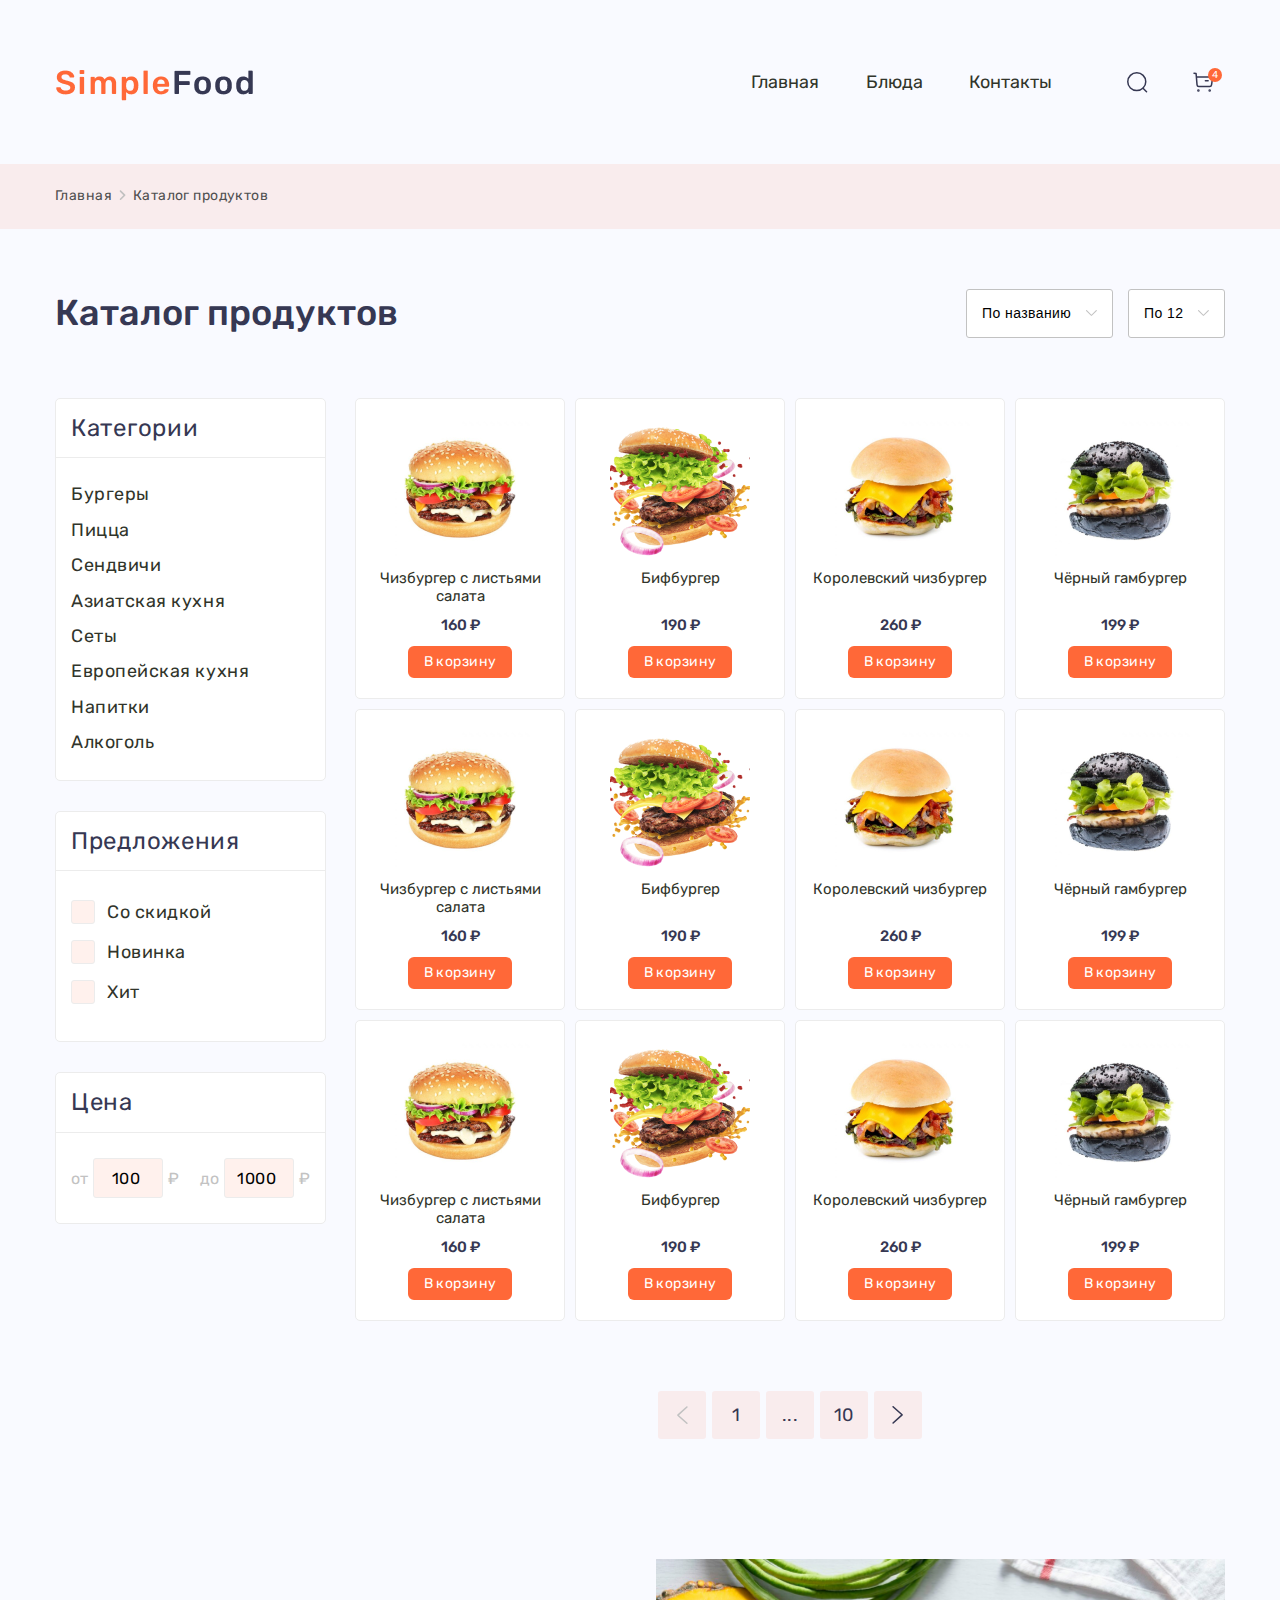
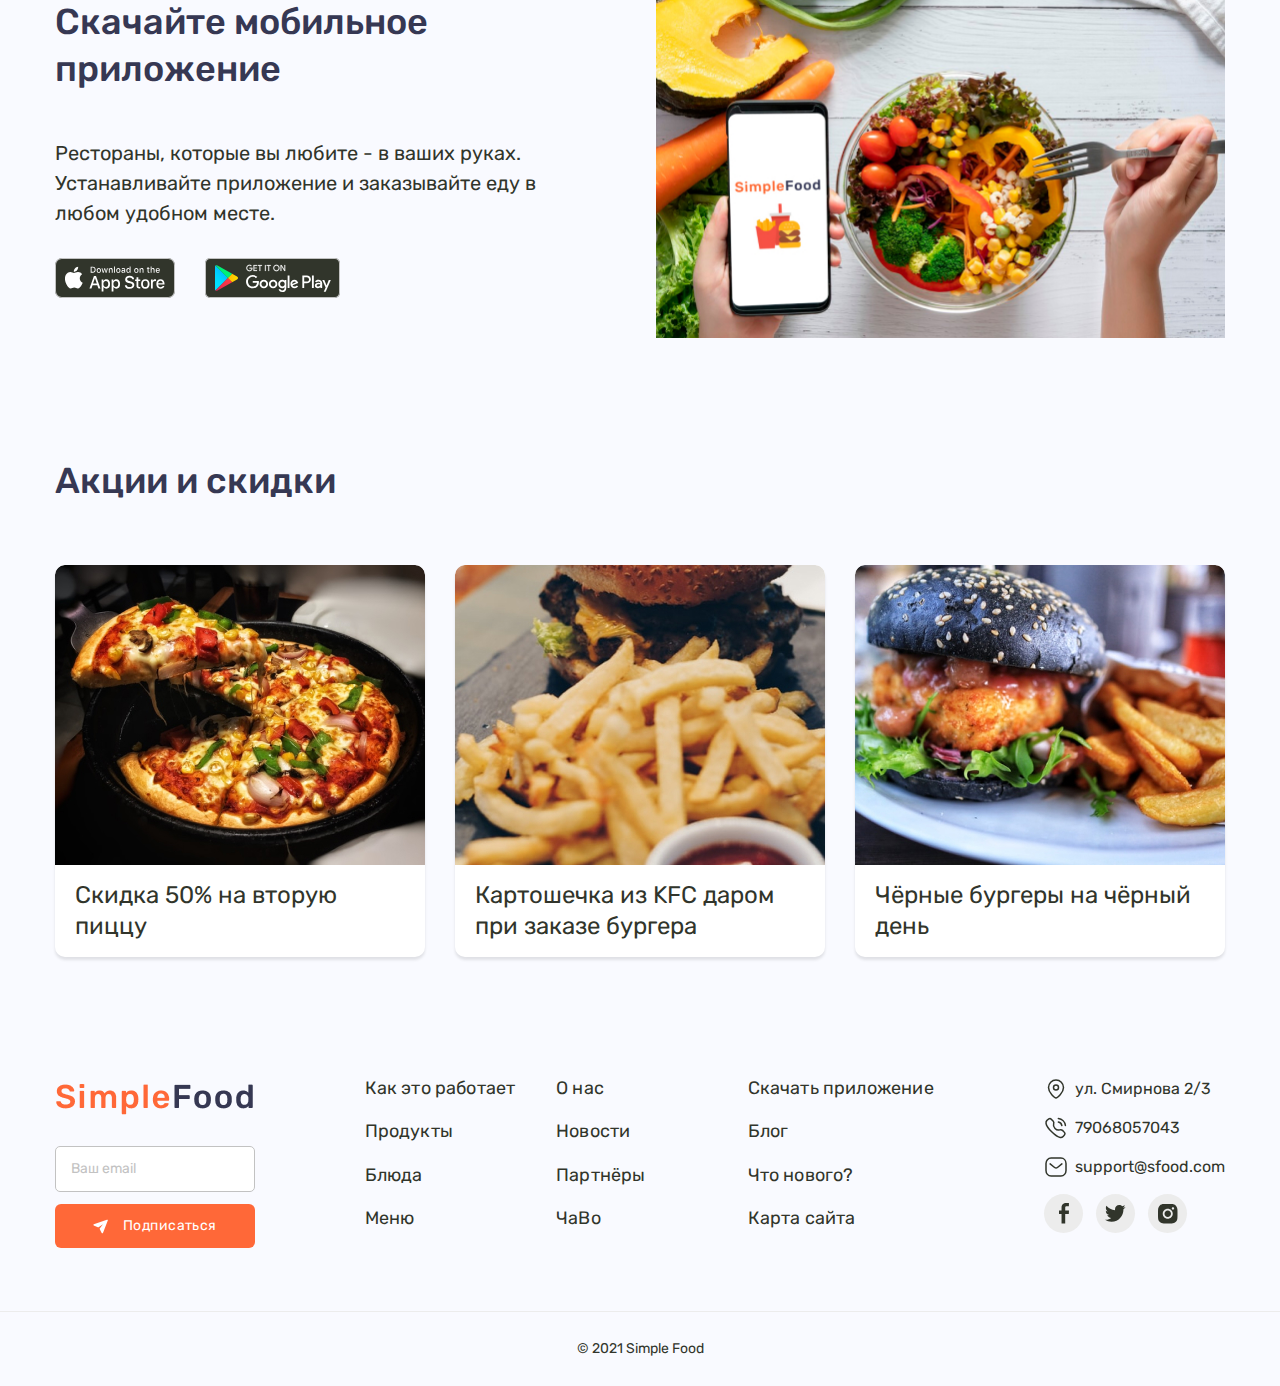
==== commit a2daeb80: "Добавил возможность выбора категорий в каталоге" ====
--- a/catalog.html
+++ b/catalog.html
@@ -34,7 +34,7 @@
             </nav>
             <div class="header__buttons">
                 <div class="header__search search">
-                    <input type="text" name="search" class="search__input">
+                    <input type="text" name="search" class="search__input" tabindex="-1">
                     <button class="search__button">
                         <svg width="21" height="22" viewBox="0 0 21 22" fill="none" xmlns="http://www.w3.org/2000/svg"
                             alt="иконка поиска">
@@ -199,29 +199,29 @@
                     <div class="catalog__categories">
                         <h3 class="catalog__side-title">Категории</h3>
                         <ul class="catalog__list">
-                            <li class="catalog__link">
-                                <a href="#">Бургеры</a>
-                            </li>
-                            <li class="catalog__link">
-                                <a href="#">Пицца</a>
-                            </li>
-                            <li class="catalog__link">
-                                <a href="#">Сендвичи</a>
-                            </li>
-                            <li class="catalog__link">
-                                <a href="#">Азиатская кухня</a>
-                            </li>
-                            <li class="catalog__link">
-                                <a href="#">Сеты</a>
-                            </li>
-                            <li class="catalog__link">
-                                <a href="#">Европейская кухня</a>
-                            </li>
-                            <li class="catalog__link">
-                                <a href="#">Напитки</a>
-                            </li>
-                            <li class="catalog__link">
-                                <a href="#">Алкоголь</a>
+                            <li class="catalog__link" data-value="burger">
+                                <a>Бургеры</a>
+                            </li>
+                            <li class="catalog__link" data-value="pizza">
+                                <a>Пицца</a>
+                            </li>
+                            <li class="catalog__link" data-value="sandwich">
+                                <a>Сендвичи</a>
+                            </li>
+                            <li class="catalog__link" data-value="asian">
+                                <a>Азиатская кухня</a>
+                            </li>
+                            <li class="catalog__link" data-value="set">
+                                <a>Сеты</a>
+                            </li>
+                            <li class="catalog__link" data-value="european">
+                                <a>Европейская кухня</a>
+                            </li>
+                            <li class="catalog__link" data-value="drink">
+                                <a>Напитки</a>
+                            </li>
+                            <li class="catalog__link" data-value="alcohol">
+                                <a>Алкоголь</a>
                             </li>
                         </ul>
                     </div>
@@ -269,7 +269,7 @@
                 </div>
                 <div class="catalog__main">
                     <div class="catalog__product-list">
-                        <a href="product-page.html" class="catalog__product-card product-card">
+                        <a href="product-page.html" class="catalog__product-card catalog__product-card_burger product-card">
                             <img src="images/cheeseburger.jpg"
                                 alt="Бургер с двумя котлетами, кусочками помидора, 
                                                                             ломтиком сыра, листом салата и красным луком на булочке с кунжутом"
@@ -278,7 +278,7 @@
                             <p class="product-card__price">160 <span>₽</span></p>
                             <button class="product-card__button button">В корзину</button>
                         </a>
-                        <a href="product-page.html" class="catalog__product-card product-card">
+                        <a href="product-page.html" class="catalog__product-card catalog__product-card_pizza product-card">
                             <img src="images/beefburger.jpg" alt="Бургер с большой котлетой, кусочками помидора, 
                                                                             ломтиком сыра, листом салата, красным луком и 
                                                                             горчичным соусом на булочке с кунжутом"
@@ -287,7 +287,7 @@
                             <p class="product-card__price">190 <span>₽</span></p>
                             <button class="product-card__button button">В корзину</button>
                         </a>
-                        <a href="product-page.html" class="catalog__product-card product-card">
+                        <a href="product-page.html" class="catalog__product-card catalog__product-card_sandwich product-card">
                             <img src="images/king-cheeseburger.jpg" alt="Бургер с котлетой, сыром, листом салата, беконом 
                                                                             и соусом барбекю на мягкой булочке" class="product-card__image"
                                 width="140" height="140">
@@ -295,7 +295,7 @@
                             <p class="product-card__price">260 <span>₽</span></p>
                             <button class="product-card__button button">В корзину</button>
                         </a>
-                        <a href="product-page.html" class="catalog__product-card product-card">
+                        <a href="product-page.html" class="catalog__product-card catalog__product-card_asian product-card">
                             <img src="images/black-hamburger.jpg" alt="Бургер с сырной котлетой, помидором, 
                                                                             листьями салата и беконом на чёрной булочке"
                                 class="product-card__image" width="140" height="140">
@@ -303,7 +303,7 @@
                             <p class="product-card__price">199 <span>₽</span></p>
                             <button class="product-card__button button">В корзину</button>
                         </a>
-                        <a href="product-page.html" class="catalog__product-card product-card">
+                        <a href="product-page.html" class="catalog__product-card catalog__product-card_set product-card">
                             <img src="images/cheeseburger.jpg"
                                 alt="Бургер с двумя котлетами, кусочками помидора, 
                                                                             ломтиком сыра, листом салата и красным луком на булочке с кунжутом"
@@ -312,7 +312,7 @@
                             <p class="product-card__price">160 <span>₽</span></p>
                             <button class="product-card__button button">В корзину</button>
                         </a>
-                        <a href="product-page.html" class="catalog__product-card product-card">
+                        <a href="product-page.html" class="catalog__product-card catalog__product-card_european product-card">
                             <img src="images/beefburger.jpg" alt="Бургер с большой котлетой, кусочками помидора, 
                                                                             ломтиком сыра, листом салата, красным луком и 
                                                                             горчичным соусом на булочке с кунжутом"
@@ -321,7 +321,7 @@
                             <p class="product-card__price">190 <span>₽</span></p>
                             <button class="product-card__button button">В корзину</button>
                         </a>
-                        <a href="product-page.html" class="catalog__product-card product-card">
+                        <a href="product-page.html" class="catalog__product-card catalog__product-card_burger product-card">
                             <img src="images/king-cheeseburger.jpg" alt="Бургер с котлетой, сыром, листом салата, беконом 
                                                                             и соусом барбекю на мягкой булочке" class="product-card__image"
                                 width="140" height="140">
@@ -329,7 +329,7 @@
                             <p class="product-card__price">260 <span>₽</span></p>
                             <button class="product-card__button button">В корзину</button>
                         </a>
-                        <a href="product-page.html" class="catalog__product-card product-card">
+                        <a href="product-page.html" class="catalog__product-card catalog__product-card_pizza product-card">
                             <img src="images/black-hamburger.jpg" alt="Бургер с сырной котлетой, помидором, 
                                                                             листьями салата и беконом на чёрной булочке"
                                 class="product-card__image" width="140" height="140">
@@ -337,7 +337,7 @@
                             <p class="product-card__price">199 <span>₽</span></p>
                             <button class="product-card__button button">В корзину</button>
                         </a>
-                        <a href="product-page.html" class="catalog__product-card product-card">
+                        <a href="product-page.html" class="catalog__product-card catalog__product-card_sandwich product-card">
                             <img src="images/cheeseburger.jpg"
                                 alt="Бургер с двумя котлетами, кусочками помидора, 
                                                                             ломтиком сыра, листом салата и красным луком на булочке с кунжутом"
@@ -346,7 +346,7 @@
                             <p class="product-card__price">160 <span>₽</span></p>
                             <button class="product-card__button button">В корзину</button>
                         </a>
-                        <a href="product-page.html" class="catalog__product-card product-card">
+                        <a href="product-page.html" class="catalog__product-card catalog__product-card_asian product-card">
                             <img src="images/beefburger.jpg" alt="Бургер с большой котлетой, кусочками помидора, 
                                                                             ломтиком сыра, листом салата, красным луком и 
                                                                             горчичным соусом на булочке с кунжутом"
@@ -355,7 +355,7 @@
                             <p class="product-card__price">190 <span>₽</span></p>
                             <button class="product-card__button button">В корзину</button>
                         </a>
-                        <a href="product-page.html" class="catalog__product-card product-card">
+                        <a href="product-page.html" class="catalog__product-card catalog__product-card_set product-card">
                             <img src="images/king-cheeseburger.jpg" alt="Бургер с котлетой, сыром, листом салата, беконом 
                                                                             и соусом барбекю на мягкой булочке" class="product-card__image"
                                 width="140" height="140">
@@ -363,7 +363,7 @@
                             <p class="product-card__price">260 <span>₽</span></p>
                             <button class="product-card__button button">В корзину</button>
                         </a>
-                        <a href="product-page.html" class="catalog__product-card product-card">
+                        <a href="product-page.html" class="catalog__product-card catalog__product-card_european product-card">
                             <img src="images/black-hamburger.jpg" alt="Бургер с сырной котлетой, помидором, 
                                                                             листьями салата и беконом на чёрной булочке"
                                 class="product-card__image" width="140" height="140">
--- a/css/style.css
+++ b/css/style.css
@@ -229,9 +229,14 @@
 .search {
   display: flex;
   align-items: center;
+  position: relative;
 }
 
 .search__input {
+  position: absolute;
+  z-index: 2;
+  top: 50px;
+  right: 44px;
   padding: 0px;
   width: 0px;
   margin-right: -44px;
@@ -239,7 +244,7 @@
   font-size: 14px;
   line-height: 130%;
   border: none;
-  transition: 1s;
+  transition: all 1s ease;
 }
 
 .search__input::placeholder {
@@ -256,7 +261,7 @@
 
 .search__input_active {
   width: 180px;
-  padding: 12px 50px 12px 15px;
+  padding: 12px 15px;
   border: 1px solid #c2c2c2;
 }
 
@@ -965,13 +970,13 @@
 .popular__product-cards {
   display: flex;
   align-items: center;
-  justify-content: space-between;
+  justify-content: center;
   flex-wrap: wrap;
-  margin-bottom: 30px;
+  margin: 0px -15px 30px;
 }
 
 .popular__product-card {
-  margin-bottom: 30px;
+  margin: 0px 15px 30px;
 }
 
 .popular__more-button {
@@ -1282,6 +1287,7 @@
   height: 300px;
   border-radius: 50%;
   margin-right: 80px;
+  object-fit: cover;
 }
 
 .review__text {
@@ -1564,13 +1570,13 @@
 .catalog__product-list {
   display: flex;
   flex-wrap: wrap;
-  justify-content: space-between;
-  width: 870px;
-  margin-bottom: 60px;
+  justify-content: center;
+  width: 880px;
+  margin: 0px -5px 60px;
 }
 
 .catalog__product-card {
-  margin-bottom: 10px;
+  margin: 0px 5px 10px;
 }
 
 .pagination {
@@ -1953,7 +1959,6 @@
     padding: 2px;
   }
   .popular__product-cards {
-    justify-content: center;
     margin: 0px -10px;
   }
   .popular__product-card {
@@ -1991,7 +1996,10 @@
     width: 220px;
   }
   .catalog__product-list {
-    width: 650px;
+    width: 660px;
+  }
+  .catalog__product-card {
+    margin: 0px 5px 10px;
   }
   .catalog__price-select {
     flex-wrap: wrap;
@@ -2126,8 +2134,11 @@
     justify-content: space-between;
   }
   .catalog__product-list {
-    width: 430px;
+    width: 440px;
     margin-bottom: 45px;
+  }
+  .catalog__product-card {
+    margin: 0px 5px 10px;
   }
   .catalog__product-card:nth-child(7), .catalog__product-card:nth-child(8), .catalog__product-card:nth-child(9), .catalog__product-card:nth-child(10), .catalog__product-card:nth-child(11), .catalog__product-card:nth-child(12) {
     display: none;
@@ -2303,13 +2314,17 @@
     z-index: 10;
     top: 0;
     left: 0;
-    overflow: scroll;
+    overflow-y: scroll;
     width: 320px;
-    padding: 80px 50px 0 0;
+    max-height: 100vh;
+    padding: 80px 50px 50px 1px;
     background-color: #ffffff;
   }
   .catalog__sidebar_active {
     display: block;
+  }
+  .catalog__input:first-child {
+    margin-bottom: 0;
   }
   .catalog__close-button {
     visibility: visible;
@@ -2650,6 +2665,9 @@
   .footer__subscribe {
     margin-bottom: 30px;
   }
+  .footer__button {
+    padding: 13px 38px;
+  }
   .footer__menu {
     margin-top: 30px;
   }
